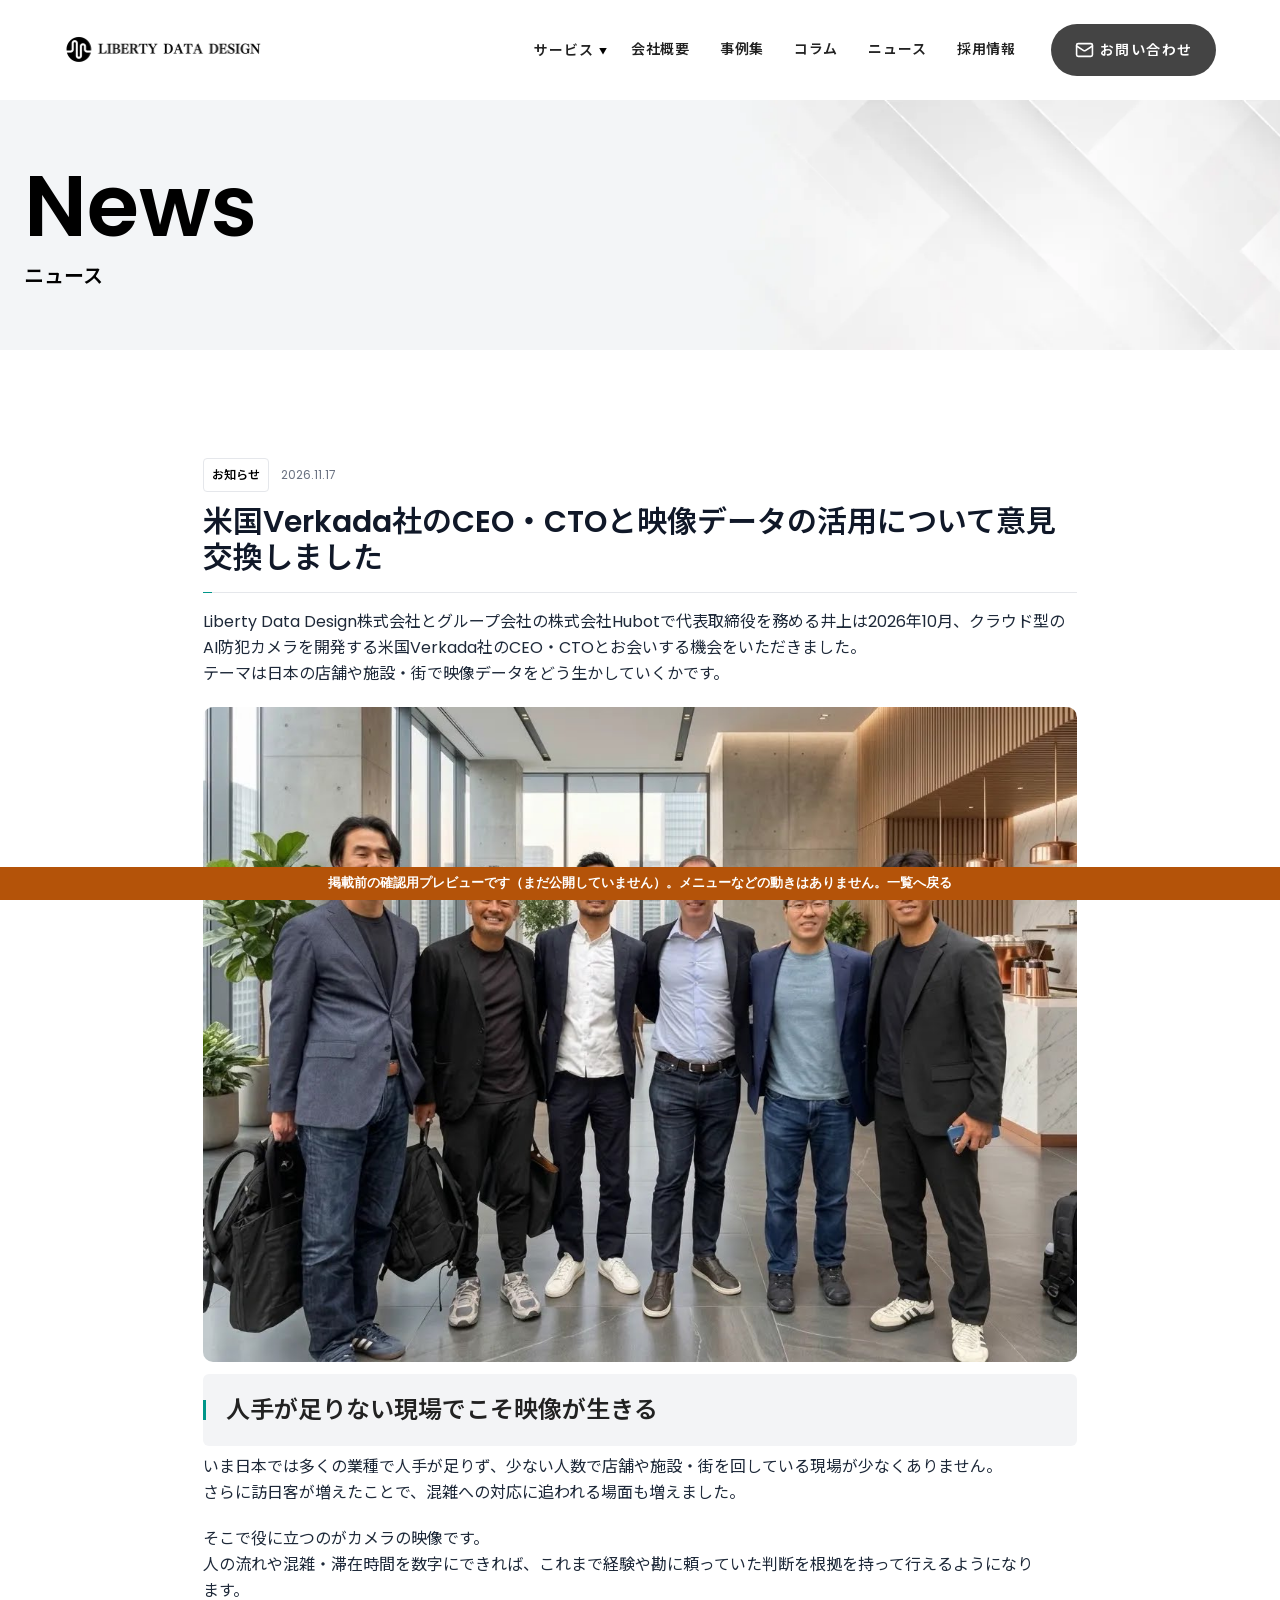
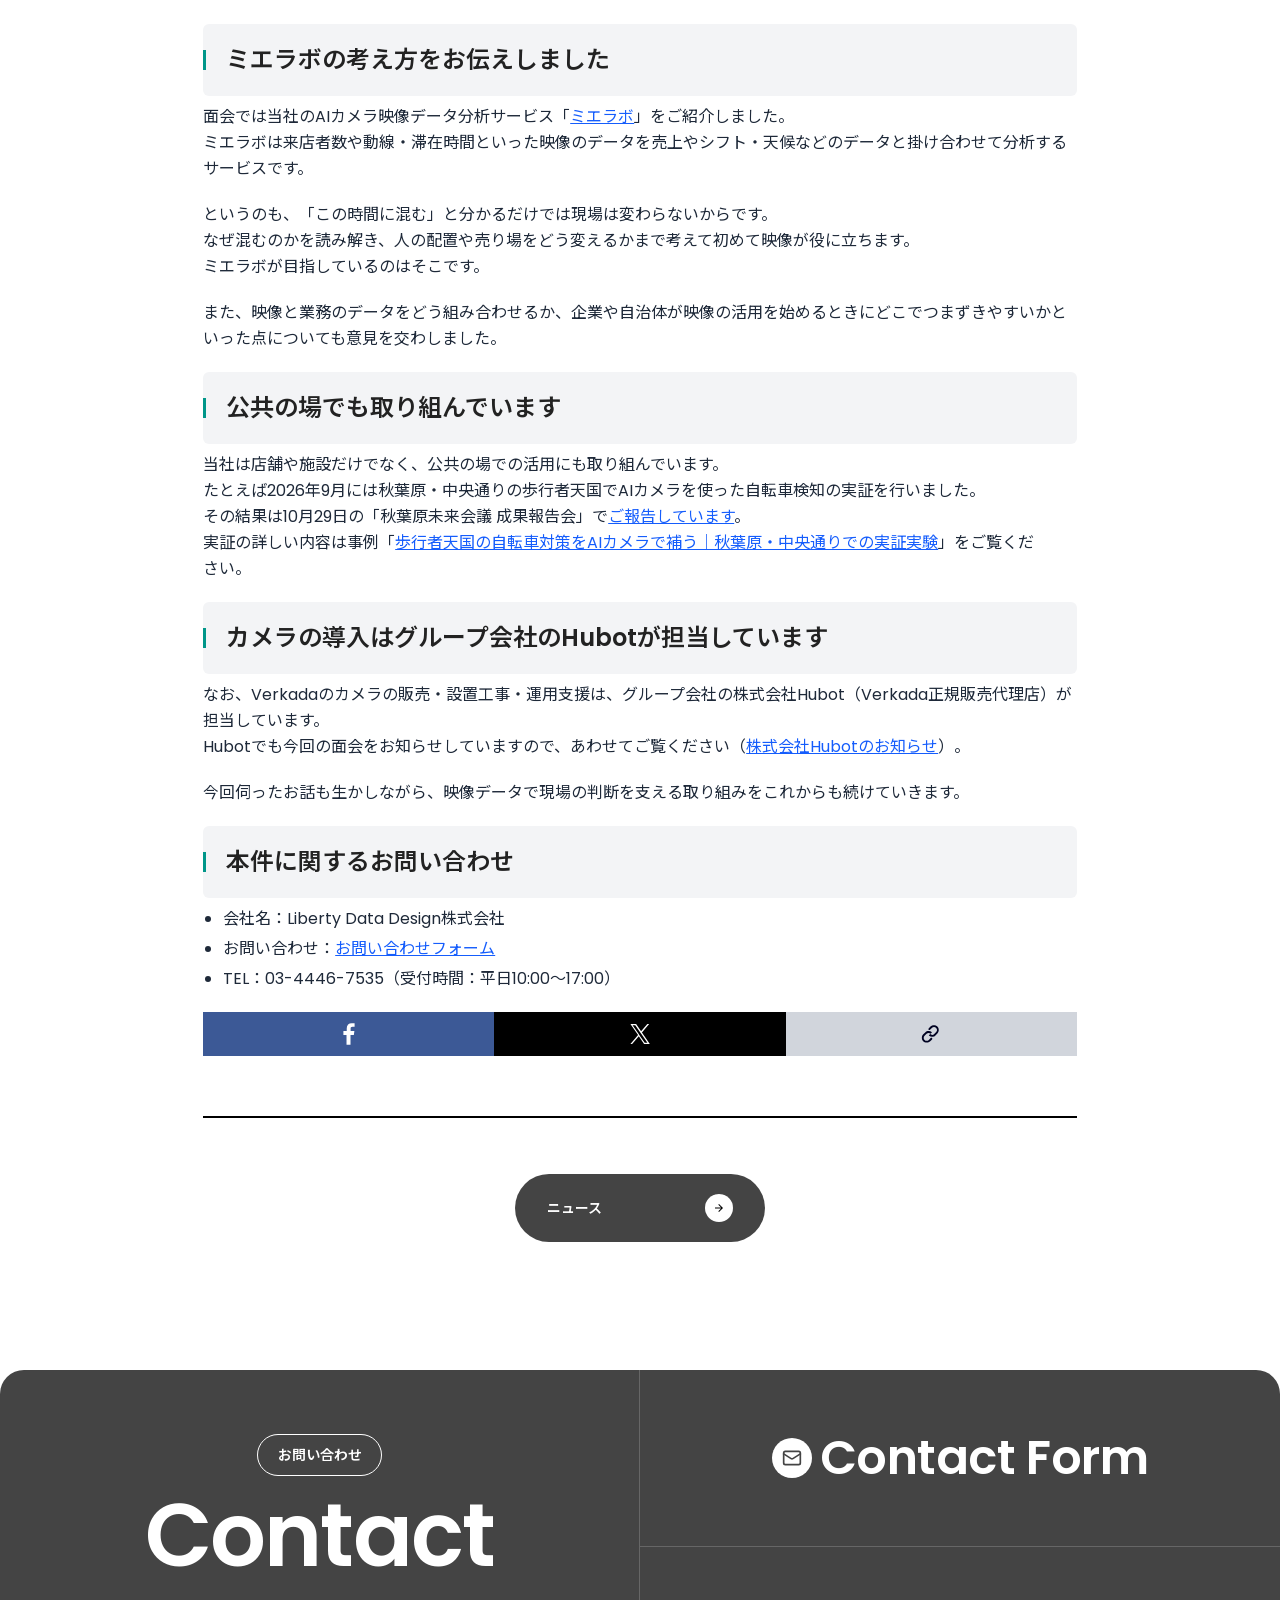
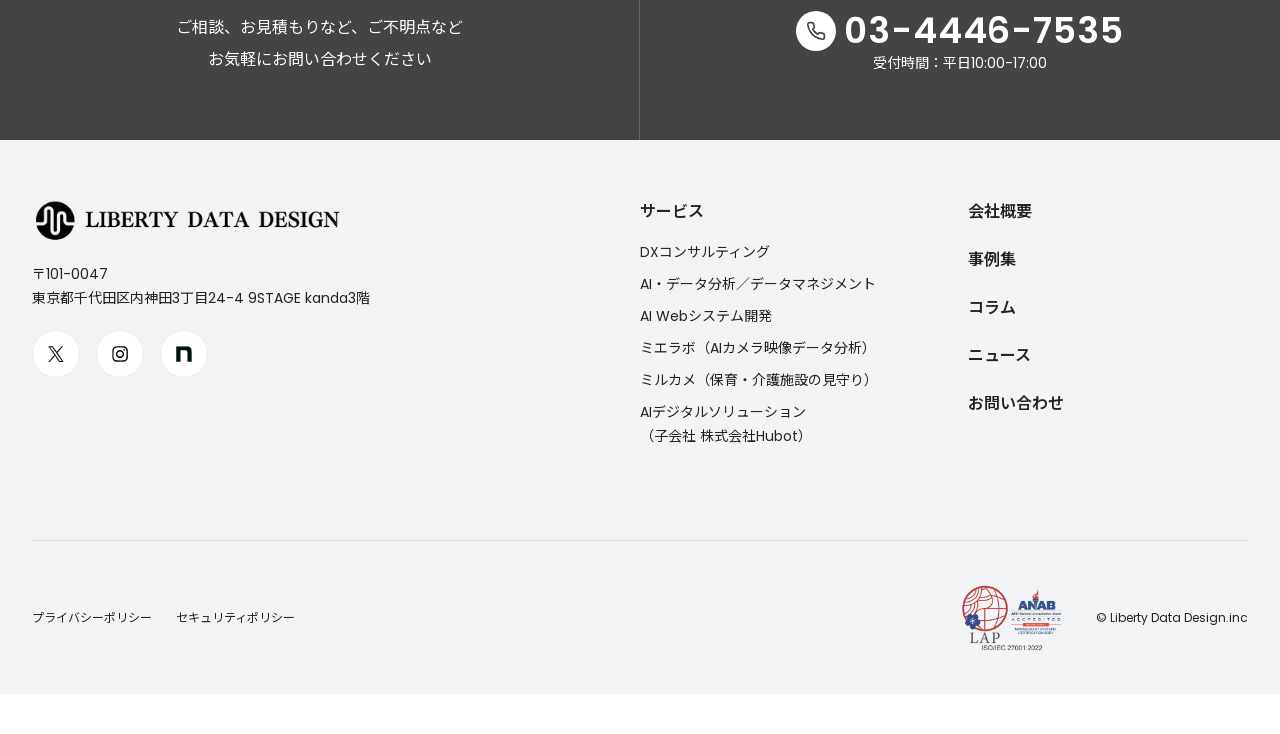
==== ldd/news/index.html @ 3ddd7627 "Verkada 経営陣との面会のニュース2本（LDD 2040・Hubot 1006）のプレビュー Co-Authored-By: Claude Opus 5.5 <noreply@anthropic" ====
<!DOCTYPE html>
<html lang="ja"><head><meta content="noindex, nofollow, noarchive" name="robots"/><meta charset="utf-8"/><meta content="width=device-width, initial-scale=1" name="viewport"/><link data-precedence="next_static/css/app/layout.css" href="../../assets/css/48ce2a3d54.css" rel="stylesheet"/><link href="../../assets/img/b3c73cccef.ico" rel="shortcut icon"/><title>米国Verkada社のCEO・CTOと映像データの活用について意見交換しました - ニュース【Liberty Data Design】</title><meta content="Liberty Data Design代表取締役の井上が米国Verkada社のCEO・CTOとお会いし、日本での映像データの活用について意見を交わしました。AIカメラ映像データ分析サービス「ミエラボ」の取り組みとあわせてご紹介します。" name="description"/><meta content="summary_large_image" name="twitter:card"/><meta content="米国Verkada社のCEO・CTOと映像データの活用について意見交換しました - ニュース【Liberty Data Design】" name="twitter:title"/><meta content="Liberty Data Design代表取締役の井上が米国Verkada社のCEO・CTOとお会いし、日本での映像データの活用について意見を交わしました。AIカメラ映像データ分析サービス「ミエラボ」の取り組みとあわせてご紹介します。" name="twitter:description"/><meta content="https://ldd.co.jp/ogp.png" name="twitter:image"/><link href="../../assets/img/b3c73cccef.ico" rel="icon" sizes="256x256" type="image/x-icon"/><style>body{padding-bottom:40px}.preview-band{position:fixed;left:0;right:0;bottom:0;z-index:9999;background:#b45309;color:#fff;font:600 13px/1.6 sans-serif;text-align:center;padding:6px 12px}.preview-band a{color:#fff}</style></head><body class="__variable_fb7dd0 __variable_ed254d"><div class="preview-band">掲載前の確認用プレビューです（まだ公開していません）。メニューなどの動きはありません。<a href="../../">一覧へ戻る</a></div><div id="wrapper"><header class="sticky top-0 z-50 w-full h-[70px] lg:h-[100px] flex items-center justify-between bg-white/97"><div class="container-fluid flex h-full w-full items-center justify-between"><div class="h-full w-full flex items-center"><a class="flex items-center" href="https://ldd.co.jp/" rel="home" title="Liberty Data Design株式会社"><img alt="AIによる映像解析・防犯カメラデータ分析・AI導入支援【Liberty Data Design】" class="h-auto w-[230px] lg:w-[290px] pl-4 lg:pl-8" data-nimg="1" decoding="async" height="36" src="../../assets/img/75c3fa84db.png" style="color:transparent" width="290"/></a></div><nav class="hidden lg:flex items-center justify-end h-full"><ul class="flex items-center space-x-6 w-full justify-end"><li class="relative inline-flex flex-row min-w-[80px] cursor-pointer text-center tracking-wider"><a class="relative inline-block py-1 group w-full" href="https://ldd.co.jp/service/"><div class="relative overflow-hidden h-5"><span class="absolute inset-0 text-sm font-semibold transition-transform duration-300 translate-y-0 text-[#222222]">サービス</span><span class="absolute inset-0 text-sm font-semibold transition-transform duration-300 translate-y-full text-[#222222]">サービス</span></div><span class="absolute bottom-1 left-0 w-0 h-[1px] bg-[#b4b4b4] transition-all duration-400"></span></a><button aria-controls="nav-services" aria-expanded="false" aria-label="サービス一覧を開く" class="absolute bottom-0.5 -right-2.5 p-1.5 text-[0.5rem] leading-none rounded focus-visible:outline-2 focus-visible:outline-[#222222]" type="button"><span aria-hidden="true">▼</span></button><ul class="absolute top-full left-1/2 -translate-x-1/2 bg-white p-2.5 space-y-2.5 text-left shadow-md rounded-md w-[330px] z-10 text-sm font-semibold text-[#222222]" hidden="" id="nav-services"><li class="bg-[#f2f4f5] rounded-md hover:bg-[#e3e8eb] duration-300"><a class="block py-4 px-5" href="https://ldd.co.jp/service/consulting/"><span>DXコンサルティング</span></a></li><li class="bg-[#f2f4f5] rounded-md hover:bg-[#e3e8eb] duration-300"><a class="block py-4 px-5" href="https://ldd.co.jp/service/data/"><span>AI・データ分析<span class="whitespace-nowrap">／データマネジメント</span></span></a></li><li class="bg-[#f2f4f5] rounded-md hover:bg-[#e3e8eb] duration-300"><a class="block py-4 px-5" href="https://ldd.co.jp/service/generative-ai/"><span>AI Webシステム開発</span></a></li><li class="bg-[#f2f4f5] rounded-md hover:bg-[#e3e8eb] duration-300"><a class="block py-4 px-5" href="https://ldd.co.jp/service/mie-lab/"><span>ミエラボ<span class="whitespace-nowrap">（AIカメラ映像データ分析）</span></span></a></li><li class="bg-[#f2f4f5] rounded-md hover:bg-[#e3e8eb] duration-300"><a class="block py-4 px-5" href="https://ldd.co.jp/service/mirucame/"><span>ミルカメ<span class="whitespace-nowrap">（保育・介護施設の見守り）</span></span></a></li><li class="bg-[#f2f4f5] rounded-md hover:bg-[#e3e8eb] duration-300"><a class="block py-4 px-5" href="https://hubot-ai.com/#service-01" rel="noopener noreferrer" target="_blank"><span>AIデジタルソリューション<span class="inline-block whitespace-nowrap">（子会社 株式会社Hubot）</span></span></a></li></ul></li><li class="relative min-w-[65px] text-center tracking-wider"><a class="relative inline-block py-1 group w-full" href="https://ldd.co.jp/company/"><div class="relative overflow-hidden h-5"><span class="absolute inset-0 text-sm font-semibold transition-transform duration-300 translate-y-0 text-[#222222]">会社概要</span><span class="absolute inset-0 text-sm font-semibold transition-transform duration-300 translate-y-full text-[#222222]">会社概要</span></div><span class="absolute bottom-1 left-0 w-0 h-[1px] bg-[#b4b4b4] transition-all duration-400"></span></a></li><li class="relative min-w-[50px] text-center tracking-wider"><a class="relative inline-block py-1 group w-full" href="https://ldd.co.jp/case/"><div class="relative overflow-hidden h-5"><span class="absolute inset-0 text-sm font-semibold transition-transform duration-300 translate-y-0 text-[#222222]">事例集</span><span class="absolute inset-0 text-sm font-semibold transition-transform duration-300 translate-y-full text-[#222222]">事例集</span></div><span class="absolute bottom-1 left-0 w-0 h-[1px] bg-[#b4b4b4] transition-all duration-400"></span></a></li><li class="relative min-w-[50px] text-center tracking-wider"><a class="relative inline-block py-1 group w-full" href="https://ldd.co.jp/column/"><div class="relative overflow-hidden h-5"><span class="absolute inset-0 text-sm font-semibold transition-transform duration-300 translate-y-0 text-[#222222]">コラム</span><span class="absolute inset-0 text-sm font-semibold transition-transform duration-300 translate-y-full text-[#222222]">コラム</span></div><span class="absolute bottom-1 left-0 w-0 h-[1px] bg-[#b4b4b4] transition-all duration-400"></span></a></li><li class="relative min-w-[65px] text-center tracking-wider"><a class="relative inline-block py-1 group w-full" href="https://ldd.co.jp/news/"><div class="relative overflow-hidden h-5"><span class="absolute inset-0 text-sm font-semibold transition-transform duration-300 translate-y-0 text-[#222222]">ニュース</span><span class="absolute inset-0 text-sm font-semibold transition-transform duration-300 translate-y-full text-[#222222]">ニュース</span></div><span class="absolute bottom-1 left-0 w-0 h-[1px] bg-[#b4b4b4] transition-all duration-400"></span></a></li><li class="relative min-w-[65px] text-center tracking-wider"><a class="relative inline-block py-1 group w-full" href="https://ldd.co.jp/recruit/"><div class="relative overflow-hidden h-5"><span class="absolute inset-0 text-sm font-semibold transition-transform duration-300 translate-y-0 text-[#222222]">採用情報</span><span class="absolute inset-0 text-sm font-semibold transition-transform duration-300 translate-y-full text-[#222222]">採用情報</span></div><span class="absolute bottom-1 left-0 w-0 h-[1px] bg-[#b4b4b4] transition-all duration-400"></span></a></li><li class="relative ml-2 pr-8"><a class="inline-flex items-center rounded-full h-full min-w-[165px] py-3.5 pl-6 pr-5 transition-colors duration-400 bg-[#444444] text-white text-sm font-semibold" href="https://ldd.co.jp/contact/"><svg class="lucide lucide-mail mr-1.5 h-6 w-6" fill="none" height="24" stroke="currentColor" stroke-linecap="round" stroke-linejoin="round" stroke-width="2" viewbox="0 0 24 24" width="24" xmlns="http://www.w3.org/2000/svg"><rect height="16" rx="2" width="20" x="2" y="4"></rect><path d="m22 7-8.97 5.7a1.94 1.94 0 0 1-2.06 0L2 7"></path></svg><div class="relative overflow-hidden h-5 w-full tracking-widest"><span class="absolute inset-0 transition-transform duration-300 translate-y-0">お問い合わせ</span><span class="absolute inset-0 transition-transform duration-300 translate-y-full">お問い合わせ</span></div></a></li></ul></nav><div class="lg:hidden flex pr-2"><button aria-label="メニュー" class="flex items-center justify-center w-12 h-12 rounded-xl bg-[#222222] text-white"><svg class="lucide lucide-menu h-6 w-6" fill="none" height="24" stroke="currentColor" stroke-linecap="round" stroke-linejoin="round" stroke-width="2" viewbox="0 0 24 24" width="24" xmlns="http://www.w3.org/2000/svg"><line x1="4" x2="20" y1="12" y2="12"></line><line x1="4" x2="20" y1="6" y2="6"></line><line x1="4" x2="20" y1="18" y2="18"></line></svg></button></div></div></header><section class="relative py-15 md:py-25 mb-6 md:mb-11 rounded-b-lg"><img alt="" class="absolute inset-0 w-full h-full md:hidden z-10" data-nimg="fill" decoding="async" src="../../assets/img/3b34a70865.webp" style="position:absolute;height:100%;width:100%;left:0;top:0;right:0;bottom:0;object-fit:cover;color:transparent"/><img alt="" class="absolute inset-0 w-full h-full hidden md:block z-10" data-nimg="fill" decoding="async" src="../../assets/img/bfe863df16.webp" style="position:absolute;height:100%;width:100%;left:0;top:0;right:0;bottom:0;object-fit:cover;color:transparent"/><div class="container mx-auto px-6 relative z-10"><div class="text-4xl md:text-[85px] font-semibold mb-2">News</div><p class="text-black font-semibold text-lg md:text-xl">ニュース</p></div></section><main class="px-4 md:py-16"><article class="w-[96%] lg:w-[70%] mx-auto"><div class="flex items-center mb-3"><span class="inline-block bg-white text-black p-2 rounded text-xs font-semibold mr-3 border border-gray-200">お知らせ</span><time class="text-xs text-gray-500" datetime="2026-11-17">2026.11.17</time></div><h1 class="text-2xl md:text-3xl font-semibold text-gray-900 mb-4">米国Verkada社のCEO・CTOと映像データの活用について意見交換しました</h1><div class="flex items-center m-auto mb-4"><div class="w-[1%] bg-teal-600 h-[1px]"></div><div class="w-[99%] bg-gray-200 h-[1px]"></div></div><div class="text-gray-800 leading-relaxed"><p class="mb-5">Liberty Data Design株式会社とグループ会社の株式会社Hubotで代表取締役を務める井上は2026年10月、クラウド型のAI防犯カメラを開発する米国Verkada社のCEO・CTOとお会いする機会をいただきました。<br/>
テーマは日本の店舗や施設・街で映像データをどう生かしていくかです。</p>
<div class="w-full mx-auto rounded-lg overflow-hidden"><img alt="米国Verkada社のCEO・CTOと当社代表取締役の井上を含む集合写真" class="w-full h-auto" src="../../assets/img/d5e5d77a74.jpg"/></div>
<h2 class="flex items-center text-2xl font-semibold mt-3 mb-2 py-5 bg-gray-100 rounded-sm"><div class="h-5 w-[3px] bg-teal-600"></div><div class="ml-5">人手が足りない現場でこそ映像が生きる</div></h2>
<p class="mb-5">いま日本では多くの業種で人手が足りず、少ない人数で店舗や施設・街を回している現場が少なくありません。<br/>
さらに訪日客が増えたことで、混雑への対応に追われる場面も増えました。</p>
<p class="mb-5">そこで役に立つのがカメラの映像です。<br/>
人の流れや混雑・滞在時間を数字にできれば、これまで経験や勘に頼っていた判断を根拠を持って行えるようになります。</p>
<h2 class="flex items-center text-2xl font-semibold mt-3 mb-2 py-5 bg-gray-100 rounded-sm"><div class="h-5 w-[3px] bg-teal-600"></div><div class="ml-5">ミエラボの考え方をお伝えしました</div></h2>
<p class="mb-5">面会では当社のAIカメラ映像データ分析サービス「<a class="text-blue-600 underline hover:text-blue-800" href="https://ldd.co.jp/service/mie-lab/" rel="noopener noreferrer" target="_blank">ミエラボ</a>」をご紹介しました。<br/>
ミエラボは来店者数や動線・滞在時間といった映像のデータを売上やシフト・天候などのデータと掛け合わせて分析するサービスです。</p>
<p class="mb-5">というのも、「この時間に混む」と分かるだけでは現場は変わらないからです。<br/>
なぜ混むのかを読み解き、人の配置や売り場をどう変えるかまで考えて初めて映像が役に立ちます。<br/>
ミエラボが目指しているのはそこです。</p>
<p class="mb-5">また、映像と業務のデータをどう組み合わせるか、企業や自治体が映像の活用を始めるときにどこでつまずきやすいかといった点についても意見を交わしました。</p>
<h2 class="flex items-center text-2xl font-semibold mt-3 mb-2 py-5 bg-gray-100 rounded-sm"><div class="h-5 w-[3px] bg-teal-600"></div><div class="ml-5">公共の場でも取り組んでいます</div></h2>
<p class="mb-5">当社は店舗や施設だけでなく、公共の場での活用にも取り組んでいます。<br/>
たとえば2026年9月には秋葉原・中央通りの歩行者天国でAIカメラを使った自転車検知の実証を行いました。<br/>
その結果は10月29日の「秋葉原未来会議 成果報告会」で<a class="text-blue-600 underline hover:text-blue-800" href="https://ldd.co.jp/news/2039/" rel="noopener noreferrer" target="_blank">ご報告しています</a>。<br/>
実証の詳しい内容は事例「<a class="text-blue-600 underline hover:text-blue-800" href="https://ldd.co.jp/case/1817/" rel="noopener noreferrer" target="_blank">歩行者天国の自転車対策をAIカメラで補う｜秋葉原・中央通りでの実証実験</a>」をご覧ください。</p>
<h2 class="flex items-center text-2xl font-semibold mt-3 mb-2 py-5 bg-gray-100 rounded-sm"><div class="h-5 w-[3px] bg-teal-600"></div><div class="ml-5">カメラの導入はグループ会社のHubotが担当しています</div></h2>
<p class="mb-5">なお、Verkadaのカメラの販売・設置工事・運用支援は、グループ会社の株式会社Hubot（Verkada正規販売代理店）が担当しています。<br/>
Hubotでも今回の面会をお知らせしていますので、あわせてご覧ください（<a class="text-blue-600 underline hover:text-blue-800" href="../../hubot/news/" rel="noopener noreferrer">株式会社Hubotのお知らせ</a>）。</p>
<p class="mb-5">今回伺ったお話も生かしながら、映像データで現場の判断を支える取り組みをこれからも続けていきます。</p>
<h2 class="flex items-center text-2xl font-semibold mt-3 mb-2 py-5 bg-gray-100 rounded-sm"><div class="h-5 w-[3px] bg-teal-600"></div><div class="ml-5">本件に関するお問い合わせ</div></h2>
<ul class="list-disc list-outside mb-5 pl-5 space-y-1">
<li class="mb-1">会社名：Liberty Data Design株式会社</li>
<li class="mb-1">お問い合わせ：<a class="text-blue-600 underline hover:text-blue-800" href="https://ldd.co.jp/contact/" rel="noopener noreferrer" target="_blank">お問い合わせフォーム</a></li>
<li class="mb-1">TEL：03-4446-7535（受付時間：平日10:00〜17:00）</li>
</ul></div><div class="flex items-center border-b-[2px] border-b-black pb-[60px] mb-14"><a class="flex-1 bg-[#3c5996] p-2 hover:opacity-50 duration-300 flex justify-center items-center" href="https://www.facebook.com/sharer/sharer.php?u=" rel="noopener noreferrer" target="_blank"><img alt="facebook icon" class="w-7 block" src="../../assets/img/36d5ed676a.svg"/></a><a class="flex-1 bg-black p-2 hover:opacity-50 duration-300 flex justify-center items-center" href="https://twitter.com/intent/tweet?url=" rel="noopener noreferrer" target="_blank"><img alt="x icon" class="w-7 block" src="../../assets/img/211cfe4242.svg"/></a><button aria-label="Copy link" class="flex-1 bg-[#d1d5dc] p-2 hover:opacity-50 duration-300 flex justify-center items-center relative cursor-pointer"><img alt="link icon" class="w-7 block" src="../../assets/img/0810476fec.svg"/></button></div><a class="w-[250px] rounded-full bg-[#444444] py-5 px-8 text-sm font-semibold flex justify-between items-center mx-auto mt-8 group hover:bg-[#333] duration-300 mb-16" href="https://ldd.co.jp/news/"><div class="relative text-black overflow-hidden h-5 flex-grow"><div class="absolute text-white w-full h-full flex items-center transform translate-y-0 opacity-100 group-hover:-translate-y-full group-hover:opacity-0 transition-all duration-300 whitespace-nowrap">ニュース</div><div class="absolute text-white w-full h-full flex items-center transform translate-y-full opacity-0 group-hover:translate-y-0 group-hover:opacity-100 transition-all duration-300 whitespace-nowrap">ニュース</div></div><div class="relative rounded-full bg-white text-black w-7 aspect-square grid items-center justify-center overflow-hidden"><style data-emotion="css flv48o-MuiSvgIcon-root">.css-flv48o-MuiSvgIcon-root{-webkit-user-select:none;-moz-user-select:none;-ms-user-select:none;user-select:none;width:1em;height:1em;display:inline-block;-webkit-flex-shrink:0;-ms-flex-negative:0;flex-shrink:0;-webkit-transition:fill 200ms cubic-bezier(0.4, 0, 0.2, 1) 0ms;transition:fill 200ms cubic-bezier(0.4, 0, 0.2, 1) 0ms;fill:currentColor;font-size:1.5rem;font-size:12px;font-weight:900;}</style><svg aria-hidden="true" class="MuiSvgIcon-root MuiSvgIcon-fontSizeMedium group-hover:opacity-0 duration-300 transition-opacity css-flv48o-MuiSvgIcon-root" data-testid="ArrowForwardIcon" focusable="false" viewbox="0 0 24 24"><path d="m12 4-1.41 1.41L16.17 11H4v2h12.17l-5.58 5.59L12 20l8-8z"></path></svg><div class="w-0 aspect-square bg-black rounded-full group-hover:w-[30%] absolute top-1/2 left-1/2 transform -translate-x-1/2 -translate-y-1/2 duration-300 transition-all"></div></div></a></article></main><!--$--><!--/$--><!--$--><!--/$--><footer class="jsx-f88c97768ed89500 bg-white" id="footer"><div class="jsx-f88c97768ed89500 bg-[#444] text-white rounded-t-3xl overflow-hidden relative"><div class="jsx-f88c97768ed89500 flex flex-col items-center justify-center text-center pt-10 pb-6 md:py-0 md:hidden"><div class="jsx-f88c97768ed89500"><div class="jsx-f88c97768ed89500 mb-4"><p class="jsx-f88c97768ed89500 inline-block border border-white rounded-full text-xs font-semibold leading-none pt-1.5 pb-1 md:py-2 px-2 md:px-3 mb-2.5 md:mb-2"><span class="jsx-f88c97768ed89500">お問い合わせ</span></p><p class="jsx-f88c97768ed89500 text-5xl font-semibold leading-none tracking-[-0.02em]"><span class="jsx-f88c97768ed89500">Contact</span></p></div><p class="jsx-f88c97768ed89500 text-sm leading-relaxed">ご相談、お見積もりなど、ご不明点など<br class="jsx-f88c97768ed89500"/>お気軽にお問い合わせください</p></div></div><div class="jsx-f88c97768ed89500 hidden md:flex"><div class="jsx-f88c97768ed89500 w-1/2 flex flex-wrap items-center justify-center text-center border-r border-[#666] py-16"><div class="jsx-f88c97768ed89500"><div class="jsx-f88c97768ed89500 mb-8"><p class="jsx-f88c97768ed89500 inline-block border border-white rounded-full text-sm font-semibold leading-none py-[.8rem] px-[1.2rem] mb-4"><span class="jsx-f88c97768ed89500">お問い合わせ</span></p><p class="jsx-f88c97768ed89500 text-[88px] font-semibold leading-none tracking-[-0.02em]"><span class="jsx-f88c97768ed89500">Contact</span></p></div><p class="jsx-f88c97768ed89500 text-base leading-loose">ご相談、お見積もりなど、ご不明点など<br class="jsx-f88c97768ed89500"/>お気軽にお問い合わせください</p></div></div><div class="jsx-f88c97768ed89500 w-1/2"><ul class="jsx-f88c97768ed89500"><li class="jsx-f88c97768ed89500 border-b border-[#666]"><a class="py-16 block text-center leading-tight hover:bg-[#888] transition-colors duration-300" href="https://ldd.co.jp/contact/"><div class="jsx-f88c97768ed89500 flex items-center justify-center"><div class="jsx-f88c97768ed89500 w-10 h-10 rounded-full bg-white flex items-center justify-center mr-2"><svg class="lucide lucide-mail h-5 w-5 text-[#444]" fill="none" height="24" stroke="currentColor" stroke-linecap="round" stroke-linejoin="round" stroke-width="2" viewbox="0 0 24 24" width="24" xmlns="http://www.w3.org/2000/svg"><rect height="16" rx="2" width="20" x="2" y="4"></rect><path d="m22 7-8.97 5.7a1.94 1.94 0 0 1-2.06 0L2 7"></path></svg></div><span class="jsx-f88c97768ed89500 text-5xl font-semibold tracking-[-0.01em]">Contact Form</span></div></a></li><li class="jsx-f88c97768ed89500"><div class="jsx-f88c97768ed89500 py-16 block text-center leading-tight"><div class="jsx-f88c97768ed89500 flex flex-col items-center justify-center"><div class="jsx-f88c97768ed89500 flex flex-row items-center justify-center"><div class="jsx-f88c97768ed89500 w-10 h-10 rounded-full bg-white flex items-center justify-center mr-2"><svg class="lucide lucide-phone h-5 w-5 text-[#444]" fill="none" height="24" stroke="currentColor" stroke-linecap="round" stroke-linejoin="round" stroke-width="2" viewbox="0 0 24 24" width="24" xmlns="http://www.w3.org/2000/svg"><path d="M22 16.92v3a2 2 0 0 1-2.18 2 19.79 19.79 0 0 1-8.63-3.07 19.5 19.5 0 0 1-6-6 19.79 19.79 0 0 1-3.07-8.67A2 2 0 0 1 4.11 2h3a2 2 0 0 1 2 1.72 12.84 12.84 0 0 0 .7 2.81 2 2 0 0 1-.45 2.11L8.09 9.91a16 16 0 0 0 6 6l1.27-1.27a2 2 0 0 1 2.11-.45 12.84 12.84 0 0 0 2.81.7A2 2 0 0 1 22 16.92z"></path></svg></div><div class="jsx-f88c97768ed89500 flex flex-col items-start"><span class="jsx-f88c97768ed89500 text-4xl font-semibold tracking-wide">03-4446-7535</span></div></div><span class="jsx-f88c97768ed89500 text-sm leading-tight mt-1">受付時間：平日10:00-17:00</span></div></div></li></ul></div></div><div class="jsx-f88c97768ed89500 md:hidden px-5 pb-10 space-y-3"><a class="flex items-center justify-center border border-[#666] bg-[#555] hover:bg-[#888] transition-colors duration-300 rounded-lg py-6 px-4" href="https://ldd.co.jp/contact/"><div class="jsx-f88c97768ed89500 w-6 h-6 rounded-full bg-white flex items-center justify-center mr-2"><svg class="lucide lucide-mail h-3.5 w-3.5 text-[#444]" fill="none" height="24" stroke="currentColor" stroke-linecap="round" stroke-linejoin="round" stroke-width="2" viewbox="0 0 24 24" width="24" xmlns="http://www.w3.org/2000/svg"><rect height="16" rx="2" width="20" x="2" y="4"></rect><path d="m22 7-8.97 5.7a1.94 1.94 0 0 1-2.06 0L2 7"></path></svg></div><span class="jsx-f88c97768ed89500 text-2xl font-semibold">Contact Form</span></a><a class="flex flex-col items-center justify-center border border-[#666] bg-[#555] hover:bg-[#888] transition-colors duration-300 rounded-lg py-4 px-4" href="tel:03-4446-7535"><div class="jsx-f88c97768ed89500 flex items-center justify-center"><div class="jsx-f88c97768ed89500 w-6 h-6 rounded-full bg-white flex items-center justify-center mr-2"><svg class="lucide lucide-phone h-3.5 w-3.5 text-[#444]" fill="none" height="24" stroke="currentColor" stroke-linecap="round" stroke-linejoin="round" stroke-width="2" viewbox="0 0 24 24" width="24" xmlns="http://www.w3.org/2000/svg"><path d="M22 16.92v3a2 2 0 0 1-2.18 2 19.79 19.79 0 0 1-8.63-3.07 19.5 19.5 0 0 1-6-6 19.79 19.79 0 0 1-3.07-8.67A2 2 0 0 1 4.11 2h3a2 2 0 0 1 2 1.72 12.84 12.84 0 0 0 .7 2.81 2 2 0 0 1-.45 2.11L8.09 9.91a16 16 0 0 0 6 6l1.27-1.27a2 2 0 0 1 2.11-.45 12.84 12.84 0 0 0 2.81.7A2 2 0 0 1 22 16.92z"></path></svg></div><span class="jsx-f88c97768ed89500 text-xl font-semibold">03-4446-7535</span></div><span class="jsx-f88c97768ed89500 text-[10px] mt-1">受付時間：平日10:00-17:00</span></a></div></div><div class="jsx-f88c97768ed89500 bg-[#F2F4F5]"><div class="jsx-f88c97768ed89500 max-w-7xl mx-auto px-4 sm:px-6 lg:px-8"><div class="jsx-f88c97768ed89500 py-15 md:py-24"><div class="jsx-f88c97768ed89500 flex flex-wrap justify-between items-start"><div class="jsx-f88c97768ed89500 w-full md:w-2/5 text-center md:text-left"><p class="jsx-f88c97768ed89500 max-w-[310px] mb-5 md:mb-[20px] mx-auto md:mx-0"><a href="https://ldd.co.jp/" rel="home" title="Liberty Data Design株式会社"><img alt="Liberty Data Design株式会社" class="w-[280px] h-full md:w-[310px]" data-nimg="1" decoding="async" height="44" src="../../assets/img/75c3fa84db.png" style="color:transparent" width="310"/></a></p><p class="jsx-f88c97768ed89500 text-xs md:text-sm text-[#222222] leading-[1.66]">〒101-0047<br class="jsx-f88c97768ed89500"/>東京都千代田区内神田3丁目24-4 <br class="jsx-f88c97768ed89500 md:hidden"/>9STAGE kanda3階</p><ol class="jsx-f88c97768ed89500 flex flex-wrap gap-2 md:gap-4 mt-5 justify-center md:justify-start"><li class="jsx-f88c97768ed89500"><a class="w-[3rem] h-[3rem] rounded-full bg-white border border-[#EAEAEA] flex items-center justify-center hover:border-[#999] transition-colors duration-300" href="https://x.com/LDDcommunities" rel="noopener noreferrer" target="_blank"><img alt="X(旧Twitter)" class="w-[18px] h-[18px]" data-nimg="1" decoding="async" height="18" src="../../assets/img/186e84dde6.svg" style="color:transparent" width="18"/></a></li><li class="jsx-f88c97768ed89500"><a class="w-[3rem] h-[3rem] rounded-full bg-white border border-[#EAEAEA] flex items-center justify-center hover:border-[#999] transition-colors duration-300" href="https://www.instagram.com/lddcommunity/" rel="noopener noreferrer" target="_blank"><img alt="instagram" class="w-[18px] h-[18px]" data-nimg="1" decoding="async" height="18" src="../../assets/img/a3ece28ca7.svg" style="color:transparent" width="18"/></a></li><li class="jsx-f88c97768ed89500"><a class="w-[3rem] h-[3rem] rounded-full bg-white border border-[#EAEAEA] flex items-center justify-center hover:border-[#999] transition-colors duration-300" href="https://note.com/ldd_notes" rel="noopener noreferrer" target="_blank"><img alt="note" class="w-[18px] h-[18px]" data-nimg="1" decoding="async" height="18" src="../../assets/img/e7b0415879.svg" style="color:transparent" width="18"/></a></li></ol></div><nav class="jsx-f88c97768ed89500 hidden md:block md:w-1/2"><div class="jsx-f88c97768ed89500 grid grid-cols-2 gap-x-12 gap-y-8"><ul class="jsx-f88c97768ed89500"><li class="jsx-f88c97768ed89500 mb-8"><a class="footer-nav-link text-base text-[#222222] font-semibold leading-none" href="https://ldd.co.jp/service/"><span class="jsx-f88c97768ed89500">サービス</span></a><ul class="jsx-f88c97768ed89500 mt-4"><li class="jsx-f88c97768ed89500"><a class="footer-nav-child-link text-sm text-[#222222]" href="https://ldd.co.jp/service/consulting/"><span class="jsx-f88c97768ed89500">DXコンサルティング</span></a></li><li class="jsx-f88c97768ed89500 mt-2"><a class="footer-nav-child-link text-sm text-[#222222]" href="https://ldd.co.jp/service/data/"><span class="jsx-f88c97768ed89500">AI・データ分析<span class="whitespace-nowrap">／データマネジメント</span></span></a></li><li class="jsx-f88c97768ed89500 mt-2"><a class="footer-nav-child-link text-sm text-[#222222]" href="https://ldd.co.jp/service/generative-ai/"><span class="jsx-f88c97768ed89500">AI Webシステム開発</span></a></li><li class="jsx-f88c97768ed89500 mt-2"><a class="footer-nav-child-link text-sm text-[#222222]" href="https://ldd.co.jp/service/mie-lab/"><span class="jsx-f88c97768ed89500">ミエラボ<span class="whitespace-nowrap">（AIカメラ映像データ分析）</span></span></a></li><li class="jsx-f88c97768ed89500 mt-2"><a class="footer-nav-child-link text-sm text-[#222222]" href="https://ldd.co.jp/service/mirucame/"><span class="jsx-f88c97768ed89500">ミルカメ<span class="whitespace-nowrap">（保育・介護施設の見守り）</span></span></a></li><li class="jsx-f88c97768ed89500 mt-2"><a class="footer-nav-child-link text-sm text-[#222222]" href="https://hubot-ai.com/#service-01" rel="noopener noreferrer" target="_blank"><span class="jsx-f88c97768ed89500">AIデジタルソリューション<span class="inline-block whitespace-nowrap">（子会社 株式会社Hubot）</span></span></a></li></ul></li></ul><ul class="jsx-f88c97768ed89500 space-y-6"><li class="jsx-f88c97768ed89500"><a class="footer-nav-link text-base text-[#222222] font-semibold leading-none" href="https://ldd.co.jp/company/"><span class="jsx-f88c97768ed89500">会社概要</span></a></li><li class="jsx-f88c97768ed89500"><a class="footer-nav-link text-base text-[#222222] font-semibold leading-none" href="https://ldd.co.jp/case/"><span class="jsx-f88c97768ed89500">事例集</span></a></li><li class="jsx-f88c97768ed89500"><a class="footer-nav-link text-base text-[#222222] font-semibold leading-none" href="https://ldd.co.jp/column/"><span class="jsx-f88c97768ed89500">コラム</span></a></li><li class="jsx-f88c97768ed89500"><a class="footer-nav-link text-base text-[#222222] font-semibold leading-none" href="https://ldd.co.jp/news/"><span class="jsx-f88c97768ed89500">ニュース</span></a></li><li class="jsx-f88c97768ed89500"><a class="footer-nav-link text-base text-[#222222] font-semibold leading-none" href="https://ldd.co.jp/contact/"><span class="jsx-f88c97768ed89500">お問い合わせ</span></a></li></ul></div></nav></div></div><div class="jsx-f88c97768ed89500 border-t border-[#DEDEDE] flex flex-wrap justify-between items-center py-10 text-[1.2rem]"><ul class="jsx-f88c97768ed89500 flex items-center w-full md:w-auto justify-center md:justify-start mb-8 md:mb-0"><li class="jsx-f88c97768ed89500 relative mr-2"><a class="footer-bottom-link block text-xs text-[#222222] transition-colors duration-200 leading-tight" href="https://ldd.co.jp/privacy/"><span class="jsx-f88c97768ed89500">プライバシーポリシー</span></a></li><li class="jsx-f88c97768ed89500 relative ml-4"><a class="footer-bottom-link block text-xs text-[#222222] transition-colors duration-200 leading-tight" href="https://ldd.co.jp/security/"><span class="jsx-f88c97768ed89500">セキュリティポリシー</span></a></li></ul><div class="jsx-f88c97768ed89500 w-full md:w-auto flex flex-col md:flex-row items-center gap-4 md:gap-6"><img alt="ISO/IEC 27001:2022 認証取得（LAP株式会社認証・ANAB認定）" class="w-[120px] h-auto shrink-0" data-nimg="1" decoding="async" height="462" src="../../assets/img/02195581db.webp" style="color:transparent" width="760"/><p class="jsx-f88c97768ed89500 text-xs text-[#222222] text-center md:text-left">© Liberty Data Design.inc</p></div></div></div></div></footer></div></body></html>
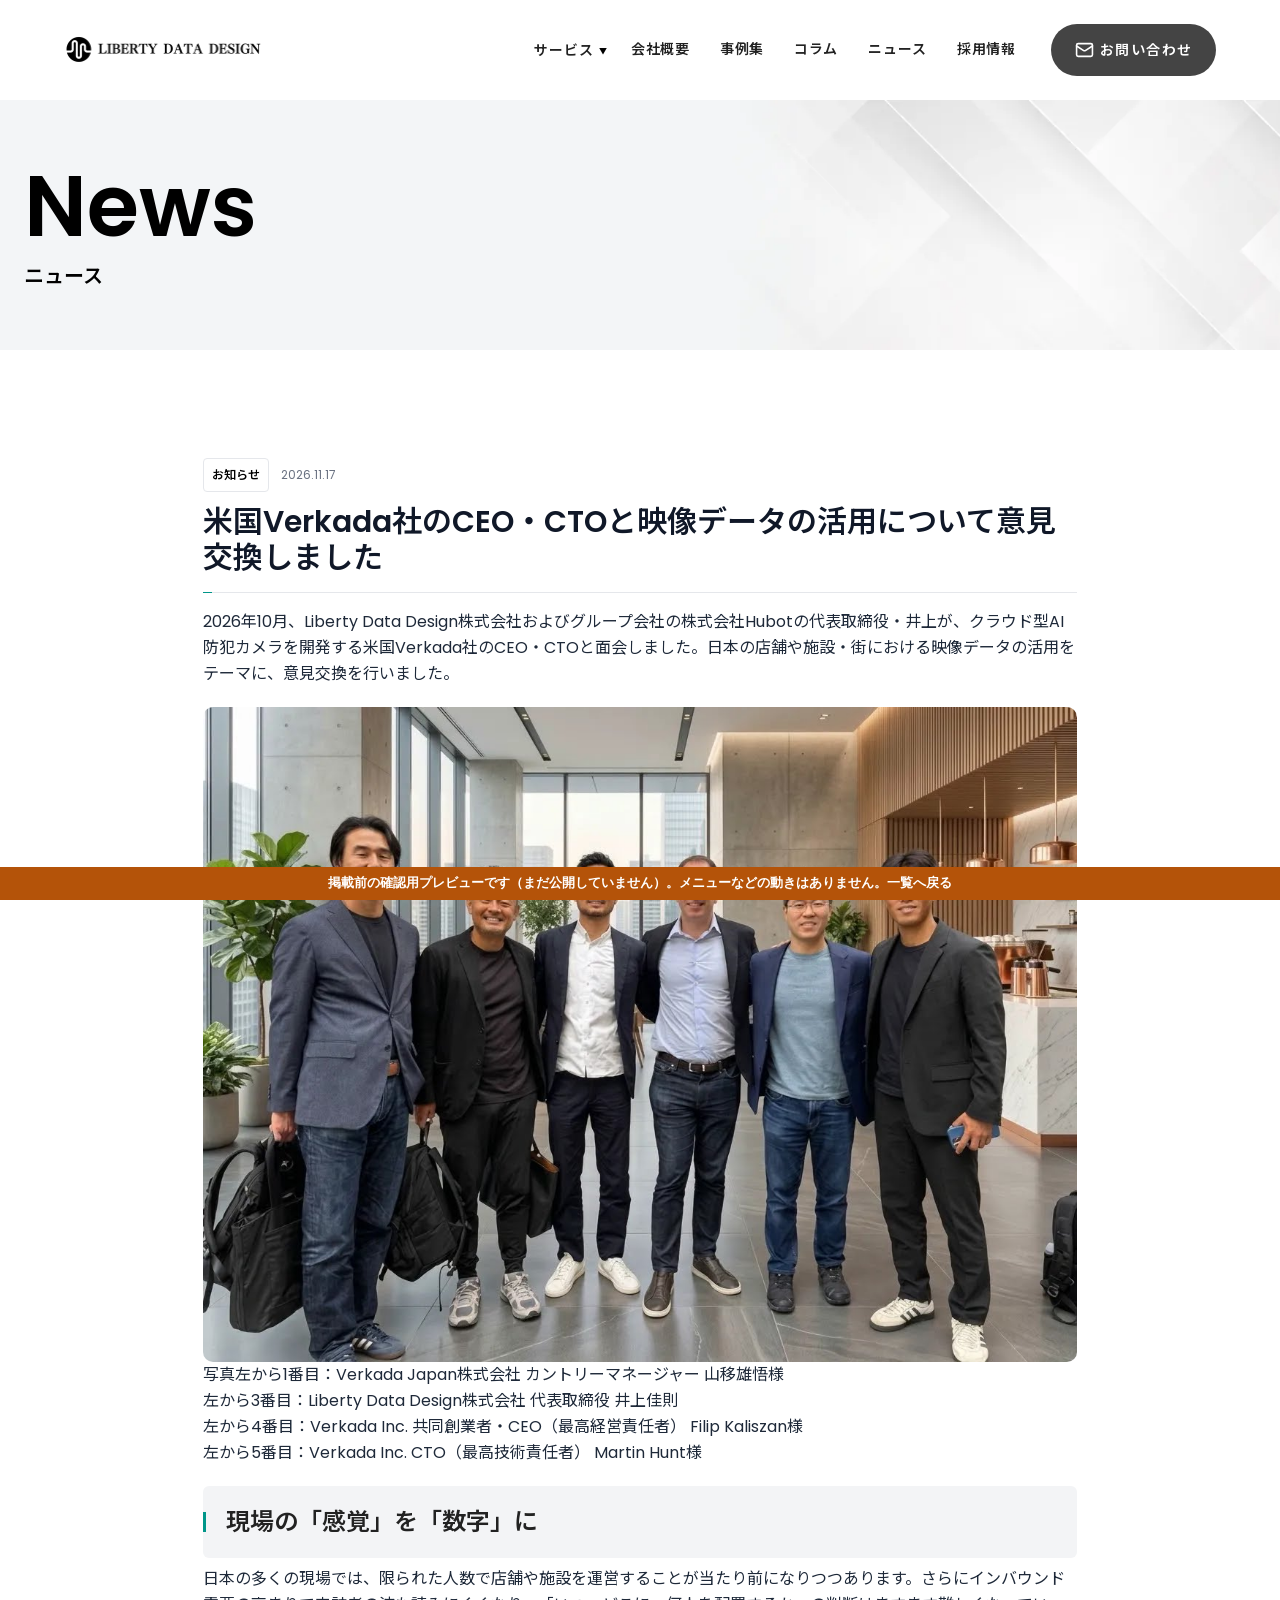
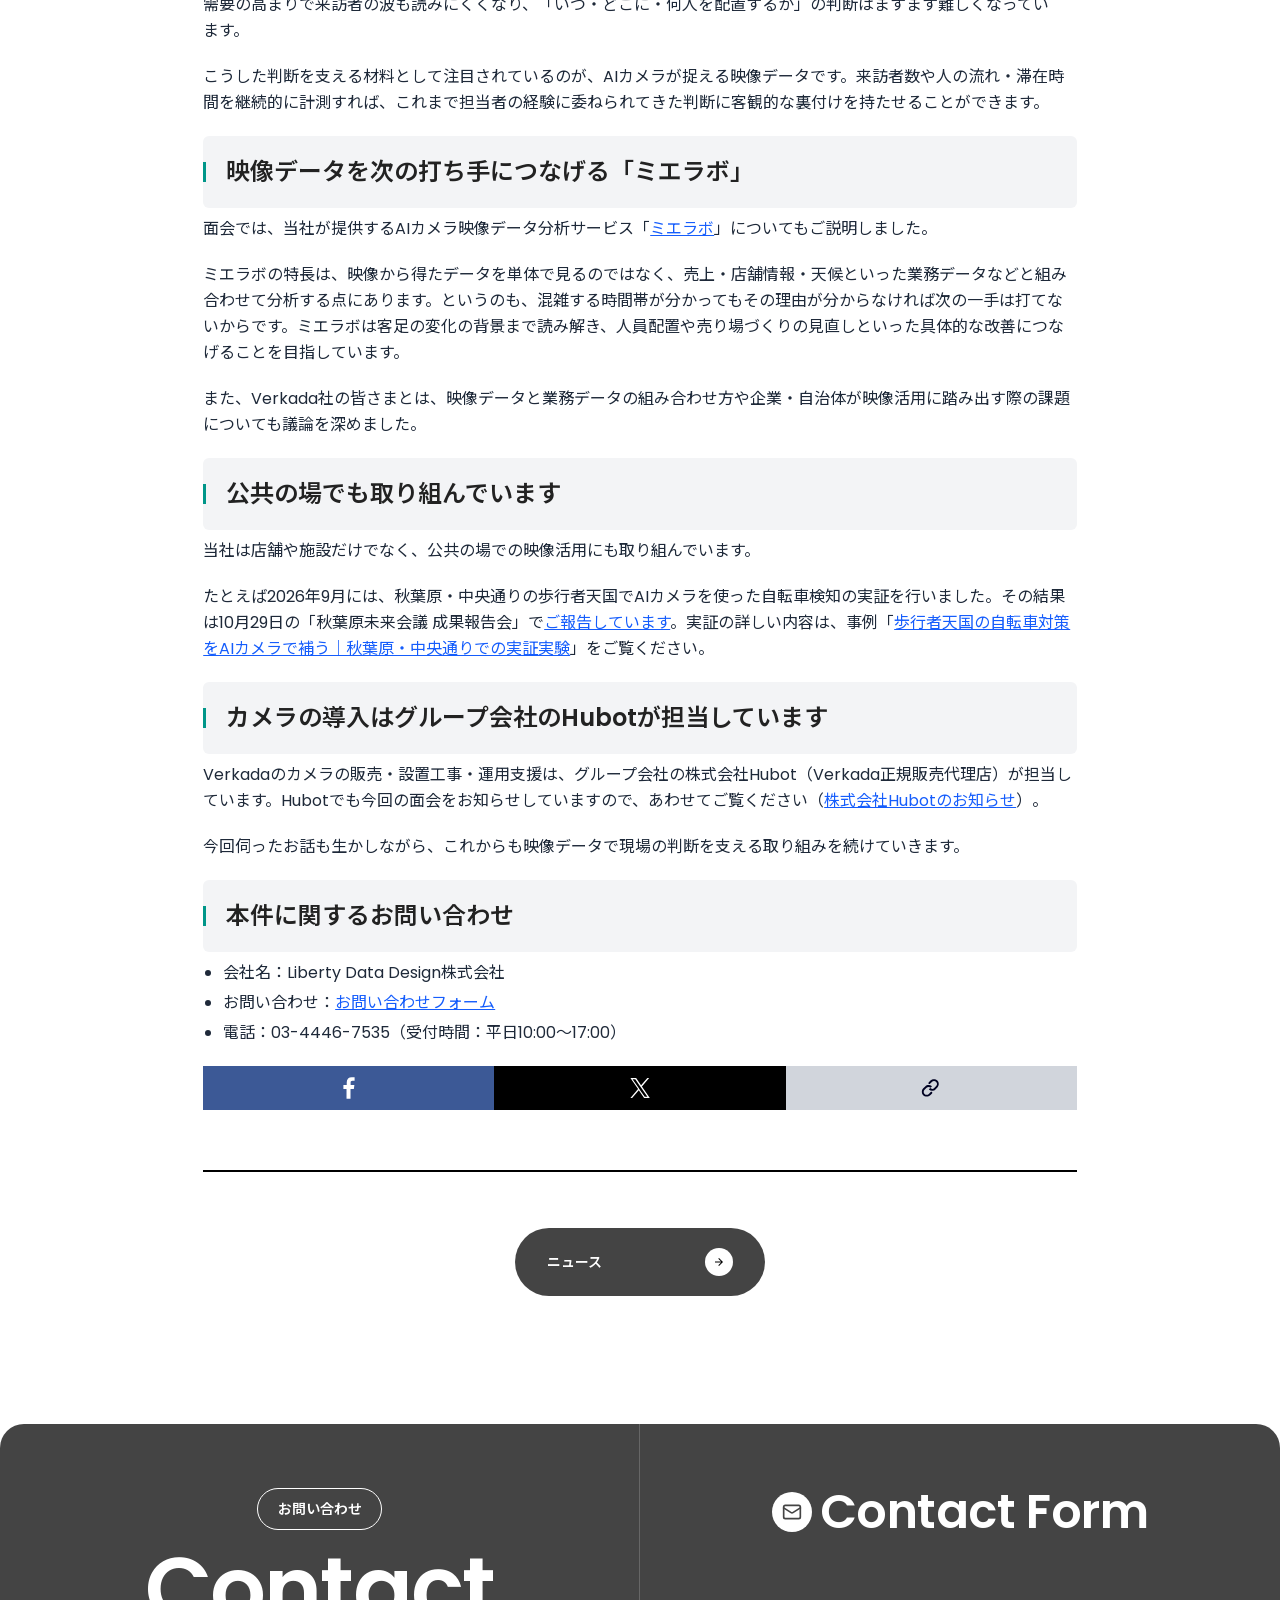
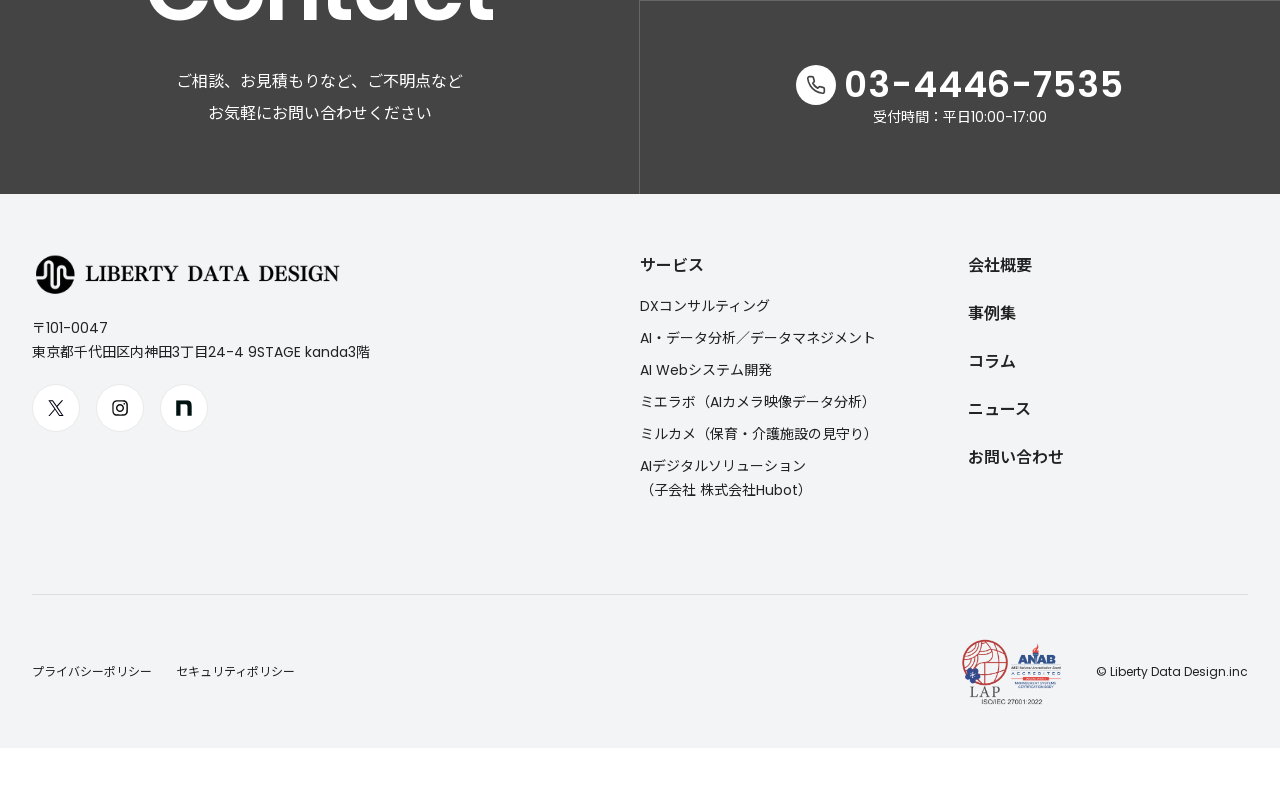
==== commit 186a385b: "Verkada ニュース：井上さんの修正版（11/17）を反映して最終化 Co-Authored-By: Claude Opus 5.5 <noreply@anthropic.com>" ====
--- a/ldd/news/index.html
+++ b/ldd/news/index.html
@@ -1,31 +1,26 @@
 <!DOCTYPE html>
-<html lang="ja"><head><meta content="noindex, nofollow, noarchive" name="robots"/><meta charset="utf-8"/><meta content="width=device-width, initial-scale=1" name="viewport"/><link data-precedence="next_static/css/app/layout.css" href="../../assets/css/48ce2a3d54.css" rel="stylesheet"/><link href="../../assets/img/b3c73cccef.ico" rel="shortcut icon"/><title>米国Verkada社のCEO・CTOと映像データの活用について意見交換しました - ニュース【Liberty Data Design】</title><meta content="Liberty Data Design代表取締役の井上が米国Verkada社のCEO・CTOとお会いし、日本での映像データの活用について意見を交わしました。AIカメラ映像データ分析サービス「ミエラボ」の取り組みとあわせてご紹介します。" name="description"/><meta content="summary_large_image" name="twitter:card"/><meta content="米国Verkada社のCEO・CTOと映像データの活用について意見交換しました - ニュース【Liberty Data Design】" name="twitter:title"/><meta content="Liberty Data Design代表取締役の井上が米国Verkada社のCEO・CTOとお会いし、日本での映像データの活用について意見を交わしました。AIカメラ映像データ分析サービス「ミエラボ」の取り組みとあわせてご紹介します。" name="twitter:description"/><meta content="https://ldd.co.jp/ogp.png" name="twitter:image"/><link href="../../assets/img/b3c73cccef.ico" rel="icon" sizes="256x256" type="image/x-icon"/><style>body{padding-bottom:40px}.preview-band{position:fixed;left:0;right:0;bottom:0;z-index:9999;background:#b45309;color:#fff;font:600 13px/1.6 sans-serif;text-align:center;padding:6px 12px}.preview-band a{color:#fff}</style></head><body class="__variable_fb7dd0 __variable_ed254d"><div class="preview-band">掲載前の確認用プレビューです（まだ公開していません）。メニューなどの動きはありません。<a href="../../">一覧へ戻る</a></div><div id="wrapper"><header class="sticky top-0 z-50 w-full h-[70px] lg:h-[100px] flex items-center justify-between bg-white/97"><div class="container-fluid flex h-full w-full items-center justify-between"><div class="h-full w-full flex items-center"><a class="flex items-center" href="https://ldd.co.jp/" rel="home" title="Liberty Data Design株式会社"><img alt="AIによる映像解析・防犯カメラデータ分析・AI導入支援【Liberty Data Design】" class="h-auto w-[230px] lg:w-[290px] pl-4 lg:pl-8" data-nimg="1" decoding="async" height="36" src="../../assets/img/75c3fa84db.png" style="color:transparent" width="290"/></a></div><nav class="hidden lg:flex items-center justify-end h-full"><ul class="flex items-center space-x-6 w-full justify-end"><li class="relative inline-flex flex-row min-w-[80px] cursor-pointer text-center tracking-wider"><a class="relative inline-block py-1 group w-full" href="https://ldd.co.jp/service/"><div class="relative overflow-hidden h-5"><span class="absolute inset-0 text-sm font-semibold transition-transform duration-300 translate-y-0 text-[#222222]">サービス</span><span class="absolute inset-0 text-sm font-semibold transition-transform duration-300 translate-y-full text-[#222222]">サービス</span></div><span class="absolute bottom-1 left-0 w-0 h-[1px] bg-[#b4b4b4] transition-all duration-400"></span></a><button aria-controls="nav-services" aria-expanded="false" aria-label="サービス一覧を開く" class="absolute bottom-0.5 -right-2.5 p-1.5 text-[0.5rem] leading-none rounded focus-visible:outline-2 focus-visible:outline-[#222222]" type="button"><span aria-hidden="true">▼</span></button><ul class="absolute top-full left-1/2 -translate-x-1/2 bg-white p-2.5 space-y-2.5 text-left shadow-md rounded-md w-[330px] z-10 text-sm font-semibold text-[#222222]" hidden="" id="nav-services"><li class="bg-[#f2f4f5] rounded-md hover:bg-[#e3e8eb] duration-300"><a class="block py-4 px-5" href="https://ldd.co.jp/service/consulting/"><span>DXコンサルティング</span></a></li><li class="bg-[#f2f4f5] rounded-md hover:bg-[#e3e8eb] duration-300"><a class="block py-4 px-5" href="https://ldd.co.jp/service/data/"><span>AI・データ分析<span class="whitespace-nowrap">／データマネジメント</span></span></a></li><li class="bg-[#f2f4f5] rounded-md hover:bg-[#e3e8eb] duration-300"><a class="block py-4 px-5" href="https://ldd.co.jp/service/generative-ai/"><span>AI Webシステム開発</span></a></li><li class="bg-[#f2f4f5] rounded-md hover:bg-[#e3e8eb] duration-300"><a class="block py-4 px-5" href="https://ldd.co.jp/service/mie-lab/"><span>ミエラボ<span class="whitespace-nowrap">（AIカメラ映像データ分析）</span></span></a></li><li class="bg-[#f2f4f5] rounded-md hover:bg-[#e3e8eb] duration-300"><a class="block py-4 px-5" href="https://ldd.co.jp/service/mirucame/"><span>ミルカメ<span class="whitespace-nowrap">（保育・介護施設の見守り）</span></span></a></li><li class="bg-[#f2f4f5] rounded-md hover:bg-[#e3e8eb] duration-300"><a class="block py-4 px-5" href="https://hubot-ai.com/#service-01" rel="noopener noreferrer" target="_blank"><span>AIデジタルソリューション<span class="inline-block whitespace-nowrap">（子会社 株式会社Hubot）</span></span></a></li></ul></li><li class="relative min-w-[65px] text-center tracking-wider"><a class="relative inline-block py-1 group w-full" href="https://ldd.co.jp/company/"><div class="relative overflow-hidden h-5"><span class="absolute inset-0 text-sm font-semibold transition-transform duration-300 translate-y-0 text-[#222222]">会社概要</span><span class="absolute inset-0 text-sm font-semibold transition-transform duration-300 translate-y-full text-[#222222]">会社概要</span></div><span class="absolute bottom-1 left-0 w-0 h-[1px] bg-[#b4b4b4] transition-all duration-400"></span></a></li><li class="relative min-w-[50px] text-center tracking-wider"><a class="relative inline-block py-1 group w-full" href="https://ldd.co.jp/case/"><div class="relative overflow-hidden h-5"><span class="absolute inset-0 text-sm font-semibold transition-transform duration-300 translate-y-0 text-[#222222]">事例集</span><span class="absolute inset-0 text-sm font-semibold transition-transform duration-300 translate-y-full text-[#222222]">事例集</span></div><span class="absolute bottom-1 left-0 w-0 h-[1px] bg-[#b4b4b4] transition-all duration-400"></span></a></li><li class="relative min-w-[50px] text-center tracking-wider"><a class="relative inline-block py-1 group w-full" href="https://ldd.co.jp/column/"><div class="relative overflow-hidden h-5"><span class="absolute inset-0 text-sm font-semibold transition-transform duration-300 translate-y-0 text-[#222222]">コラム</span><span class="absolute inset-0 text-sm font-semibold transition-transform duration-300 translate-y-full text-[#222222]">コラム</span></div><span class="absolute bottom-1 left-0 w-0 h-[1px] bg-[#b4b4b4] transition-all duration-400"></span></a></li><li class="relative min-w-[65px] text-center tracking-wider"><a class="relative inline-block py-1 group w-full" href="https://ldd.co.jp/news/"><div class="relative overflow-hidden h-5"><span class="absolute inset-0 text-sm font-semibold transition-transform duration-300 translate-y-0 text-[#222222]">ニュース</span><span class="absolute inset-0 text-sm font-semibold transition-transform duration-300 translate-y-full text-[#222222]">ニュース</span></div><span class="absolute bottom-1 left-0 w-0 h-[1px] bg-[#b4b4b4] transition-all duration-400"></span></a></li><li class="relative min-w-[65px] text-center tracking-wider"><a class="relative inline-block py-1 group w-full" href="https://ldd.co.jp/recruit/"><div class="relative overflow-hidden h-5"><span class="absolute inset-0 text-sm font-semibold transition-transform duration-300 translate-y-0 text-[#222222]">採用情報</span><span class="absolute inset-0 text-sm font-semibold transition-transform duration-300 translate-y-full text-[#222222]">採用情報</span></div><span class="absolute bottom-1 left-0 w-0 h-[1px] bg-[#b4b4b4] transition-all duration-400"></span></a></li><li class="relative ml-2 pr-8"><a class="inline-flex items-center rounded-full h-full min-w-[165px] py-3.5 pl-6 pr-5 transition-colors duration-400 bg-[#444444] text-white text-sm font-semibold" href="https://ldd.co.jp/contact/"><svg class="lucide lucide-mail mr-1.5 h-6 w-6" fill="none" height="24" stroke="currentColor" stroke-linecap="round" stroke-linejoin="round" stroke-width="2" viewbox="0 0 24 24" width="24" xmlns="http://www.w3.org/2000/svg"><rect height="16" rx="2" width="20" x="2" y="4"></rect><path d="m22 7-8.97 5.7a1.94 1.94 0 0 1-2.06 0L2 7"></path></svg><div class="relative overflow-hidden h-5 w-full tracking-widest"><span class="absolute inset-0 transition-transform duration-300 translate-y-0">お問い合わせ</span><span class="absolute inset-0 transition-transform duration-300 translate-y-full">お問い合わせ</span></div></a></li></ul></nav><div class="lg:hidden flex pr-2"><button aria-label="メニュー" class="flex items-center justify-center w-12 h-12 rounded-xl bg-[#222222] text-white"><svg class="lucide lucide-menu h-6 w-6" fill="none" height="24" stroke="currentColor" stroke-linecap="round" stroke-linejoin="round" stroke-width="2" viewbox="0 0 24 24" width="24" xmlns="http://www.w3.org/2000/svg"><line x1="4" x2="20" y1="12" y2="12"></line><line x1="4" x2="20" y1="6" y2="6"></line><line x1="4" x2="20" y1="18" y2="18"></line></svg></button></div></div></header><section class="relative py-15 md:py-25 mb-6 md:mb-11 rounded-b-lg"><img alt="" class="absolute inset-0 w-full h-full md:hidden z-10" data-nimg="fill" decoding="async" src="../../assets/img/3b34a70865.webp" style="position:absolute;height:100%;width:100%;left:0;top:0;right:0;bottom:0;object-fit:cover;color:transparent"/><img alt="" class="absolute inset-0 w-full h-full hidden md:block z-10" data-nimg="fill" decoding="async" src="../../assets/img/bfe863df16.webp" style="position:absolute;height:100%;width:100%;left:0;top:0;right:0;bottom:0;object-fit:cover;color:transparent"/><div class="container mx-auto px-6 relative z-10"><div class="text-4xl md:text-[85px] font-semibold mb-2">News</div><p class="text-black font-semibold text-lg md:text-xl">ニュース</p></div></section><main class="px-4 md:py-16"><article class="w-[96%] lg:w-[70%] mx-auto"><div class="flex items-center mb-3"><span class="inline-block bg-white text-black p-2 rounded text-xs font-semibold mr-3 border border-gray-200">お知らせ</span><time class="text-xs text-gray-500" datetime="2026-11-17">2026.11.17</time></div><h1 class="text-2xl md:text-3xl font-semibold text-gray-900 mb-4">米国Verkada社のCEO・CTOと映像データの活用について意見交換しました</h1><div class="flex items-center m-auto mb-4"><div class="w-[1%] bg-teal-600 h-[1px]"></div><div class="w-[99%] bg-gray-200 h-[1px]"></div></div><div class="text-gray-800 leading-relaxed"><p class="mb-5">Liberty Data Design株式会社とグループ会社の株式会社Hubotで代表取締役を務める井上は2026年10月、クラウド型のAI防犯カメラを開発する米国Verkada社のCEO・CTOとお会いする機会をいただきました。<br/>
-テーマは日本の店舗や施設・街で映像データをどう生かしていくかです。</p>
-<div class="w-full mx-auto rounded-lg overflow-hidden"><img alt="米国Verkada社のCEO・CTOと当社代表取締役の井上を含む集合写真" class="w-full h-auto" src="../../assets/img/d5e5d77a74.jpg"/></div>
-<h2 class="flex items-center text-2xl font-semibold mt-3 mb-2 py-5 bg-gray-100 rounded-sm"><div class="h-5 w-[3px] bg-teal-600"></div><div class="ml-5">人手が足りない現場でこそ映像が生きる</div></h2>
-<p class="mb-5">いま日本では多くの業種で人手が足りず、少ない人数で店舗や施設・街を回している現場が少なくありません。<br/>
-さらに訪日客が増えたことで、混雑への対応に追われる場面も増えました。</p>
-<p class="mb-5">そこで役に立つのがカメラの映像です。<br/>
-人の流れや混雑・滞在時間を数字にできれば、これまで経験や勘に頼っていた判断を根拠を持って行えるようになります。</p>
-<h2 class="flex items-center text-2xl font-semibold mt-3 mb-2 py-5 bg-gray-100 rounded-sm"><div class="h-5 w-[3px] bg-teal-600"></div><div class="ml-5">ミエラボの考え方をお伝えしました</div></h2>
-<p class="mb-5">面会では当社のAIカメラ映像データ分析サービス「<a class="text-blue-600 underline hover:text-blue-800" href="https://ldd.co.jp/service/mie-lab/" rel="noopener noreferrer" target="_blank">ミエラボ</a>」をご紹介しました。<br/>
-ミエラボは来店者数や動線・滞在時間といった映像のデータを売上やシフト・天候などのデータと掛け合わせて分析するサービスです。</p>
-<p class="mb-5">というのも、「この時間に混む」と分かるだけでは現場は変わらないからです。<br/>
-なぜ混むのかを読み解き、人の配置や売り場をどう変えるかまで考えて初めて映像が役に立ちます。<br/>
-ミエラボが目指しているのはそこです。</p>
-<p class="mb-5">また、映像と業務のデータをどう組み合わせるか、企業や自治体が映像の活用を始めるときにどこでつまずきやすいかといった点についても意見を交わしました。</p>
+<html lang="ja"><head><meta content="noindex, nofollow, noarchive" name="robots"/><meta charset="utf-8"/><meta content="width=device-width, initial-scale=1" name="viewport"/><link data-precedence="next_static/css/app/layout.css" href="../../assets/css/6cd2abca41.css" rel="stylesheet"/><link href="../../assets/img/b3c73cccef.ico" rel="shortcut icon"/><title>米国Verkada社のCEO・CTOと映像データの活用について意見交換しました - ニュース【Liberty Data Design】</title><meta content="Liberty Data Design代表取締役の井上が米国Verkada社のCEO・CTOと面会し、日本での映像データの活用について意見を交わしました。AIカメラ映像データ分析サービス「ミエラボ」の取り組みとあわせてご紹介します。" name="description"/><meta content="summary_large_image" name="twitter:card"/><meta content="米国Verkada社のCEO・CTOと映像データの活用について意見交換しました - ニュース【Liberty Data Design】" name="twitter:title"/><meta content="Liberty Data Design代表取締役の井上が米国Verkada社のCEO・CTOと面会し、日本での映像データの活用について意見を交わしました。AIカメラ映像データ分析サービス「ミエラボ」の取り組みとあわせてご紹介します。" name="twitter:description"/><meta content="https://ldd.co.jp/ogp.png" name="twitter:image"/><link href="../../assets/img/b3c73cccef.ico" rel="icon" sizes="256x256" type="image/x-icon"/><style>body{padding-bottom:40px}.preview-band{position:fixed;left:0;right:0;bottom:0;z-index:9999;background:#b45309;color:#fff;font:600 13px/1.6 sans-serif;text-align:center;padding:6px 12px}.preview-band a{color:#fff}</style></head><body class="__variable_fb7dd0 __variable_ed254d"><div class="preview-band">掲載前の確認用プレビューです（まだ公開していません）。メニューなどの動きはありません。<a href="../../">一覧へ戻る</a></div><div id="wrapper"><header class="sticky top-0 z-50 w-full h-[70px] lg:h-[100px] flex items-center justify-between bg-white/97"><div class="container-fluid flex h-full w-full items-center justify-between"><div class="h-full w-full flex items-center"><a class="flex items-center" href="https://ldd.co.jp/" rel="home" title="Liberty Data Design株式会社"><img alt="AIによる映像解析・防犯カメラデータ分析・AI導入支援【Liberty Data Design】" class="h-auto w-[230px] lg:w-[290px] pl-4 lg:pl-8" data-nimg="1" decoding="async" height="36" src="../../assets/img/75c3fa84db.png" style="color:transparent" width="290"/></a></div><nav class="hidden lg:flex items-center justify-end h-full"><ul class="flex items-center space-x-6 w-full justify-end"><li class="relative inline-flex flex-row min-w-[80px] cursor-pointer text-center tracking-wider"><a class="relative inline-block py-1 group w-full" href="https://ldd.co.jp/service/"><div class="relative overflow-hidden h-5"><span class="absolute inset-0 text-sm font-semibold transition-transform duration-300 translate-y-0 text-[#222222]">サービス</span><span class="absolute inset-0 text-sm font-semibold transition-transform duration-300 translate-y-full text-[#222222]">サービス</span></div><span class="absolute bottom-1 left-0 w-0 h-[1px] bg-[#b4b4b4] transition-all duration-400"></span></a><button aria-controls="nav-services" aria-expanded="false" aria-label="サービス一覧を開く" class="absolute bottom-0.5 -right-2.5 p-1.5 text-[0.5rem] leading-none rounded focus-visible:outline-2 focus-visible:outline-[#222222]" type="button"><span aria-hidden="true">▼</span></button><ul class="absolute top-full left-1/2 -translate-x-1/2 bg-white p-2.5 space-y-2.5 text-left shadow-md rounded-md w-[330px] z-10 text-sm font-semibold text-[#222222]" hidden="" id="nav-services"><li class="bg-[#f2f4f5] rounded-md hover:bg-[#e3e8eb] duration-300"><a class="block py-4 px-5" href="https://ldd.co.jp/service/consulting/"><span>DXコンサルティング</span></a></li><li class="bg-[#f2f4f5] rounded-md hover:bg-[#e3e8eb] duration-300"><a class="block py-4 px-5" href="https://ldd.co.jp/service/data/"><span>AI・データ分析<span class="whitespace-nowrap">／データマネジメント</span></span></a></li><li class="bg-[#f2f4f5] rounded-md hover:bg-[#e3e8eb] duration-300"><a class="block py-4 px-5" href="https://ldd.co.jp/service/generative-ai/"><span>AI Webシステム開発</span></a></li><li class="bg-[#f2f4f5] rounded-md hover:bg-[#e3e8eb] duration-300"><a class="block py-4 px-5" href="https://ldd.co.jp/service/mie-lab/"><span>ミエラボ<span class="whitespace-nowrap">（AIカメラ映像データ分析）</span></span></a></li><li class="bg-[#f2f4f5] rounded-md hover:bg-[#e3e8eb] duration-300"><a class="block py-4 px-5" href="https://ldd.co.jp/service/mirucame/"><span>ミルカメ<span class="whitespace-nowrap">（保育・介護施設の見守り）</span></span></a></li><li class="bg-[#f2f4f5] rounded-md hover:bg-[#e3e8eb] duration-300"><a class="block py-4 px-5" href="https://hubot-ai.com/#service-01" rel="noopener noreferrer" target="_blank"><span>AIデジタルソリューション<span class="inline-block whitespace-nowrap">（子会社 株式会社Hubot）</span></span></a></li></ul></li><li class="relative min-w-[65px] text-center tracking-wider"><a class="relative inline-block py-1 group w-full" href="https://ldd.co.jp/company/"><div class="relative overflow-hidden h-5"><span class="absolute inset-0 text-sm font-semibold transition-transform duration-300 translate-y-0 text-[#222222]">会社概要</span><span class="absolute inset-0 text-sm font-semibold transition-transform duration-300 translate-y-full text-[#222222]">会社概要</span></div><span class="absolute bottom-1 left-0 w-0 h-[1px] bg-[#b4b4b4] transition-all duration-400"></span></a></li><li class="relative min-w-[50px] text-center tracking-wider"><a class="relative inline-block py-1 group w-full" href="https://ldd.co.jp/case/"><div class="relative overflow-hidden h-5"><span class="absolute inset-0 text-sm font-semibold transition-transform duration-300 translate-y-0 text-[#222222]">事例集</span><span class="absolute inset-0 text-sm font-semibold transition-transform duration-300 translate-y-full text-[#222222]">事例集</span></div><span class="absolute bottom-1 left-0 w-0 h-[1px] bg-[#b4b4b4] transition-all duration-400"></span></a></li><li class="relative min-w-[50px] text-center tracking-wider"><a class="relative inline-block py-1 group w-full" href="https://ldd.co.jp/column/"><div class="relative overflow-hidden h-5"><span class="absolute inset-0 text-sm font-semibold transition-transform duration-300 translate-y-0 text-[#222222]">コラム</span><span class="absolute inset-0 text-sm font-semibold transition-transform duration-300 translate-y-full text-[#222222]">コラム</span></div><span class="absolute bottom-1 left-0 w-0 h-[1px] bg-[#b4b4b4] transition-all duration-400"></span></a></li><li class="relative min-w-[65px] text-center tracking-wider"><a class="relative inline-block py-1 group w-full" href="https://ldd.co.jp/news/"><div class="relative overflow-hidden h-5"><span class="absolute inset-0 text-sm font-semibold transition-transform duration-300 translate-y-0 text-[#222222]">ニュース</span><span class="absolute inset-0 text-sm font-semibold transition-transform duration-300 translate-y-full text-[#222222]">ニュース</span></div><span class="absolute bottom-1 left-0 w-0 h-[1px] bg-[#b4b4b4] transition-all duration-400"></span></a></li><li class="relative min-w-[65px] text-center tracking-wider"><a class="relative inline-block py-1 group w-full" href="https://ldd.co.jp/recruit/"><div class="relative overflow-hidden h-5"><span class="absolute inset-0 text-sm font-semibold transition-transform duration-300 translate-y-0 text-[#222222]">採用情報</span><span class="absolute inset-0 text-sm font-semibold transition-transform duration-300 translate-y-full text-[#222222]">採用情報</span></div><span class="absolute bottom-1 left-0 w-0 h-[1px] bg-[#b4b4b4] transition-all duration-400"></span></a></li><li class="relative ml-2 pr-8"><a class="inline-flex items-center rounded-full h-full min-w-[165px] py-3.5 pl-6 pr-5 transition-colors duration-400 bg-[#444444] text-white text-sm font-semibold" href="https://ldd.co.jp/contact/"><svg class="lucide lucide-mail mr-1.5 h-6 w-6" fill="none" height="24" stroke="currentColor" stroke-linecap="round" stroke-linejoin="round" stroke-width="2" viewbox="0 0 24 24" width="24" xmlns="http://www.w3.org/2000/svg"><rect height="16" rx="2" width="20" x="2" y="4"></rect><path d="m22 7-8.97 5.7a1.94 1.94 0 0 1-2.06 0L2 7"></path></svg><div class="relative overflow-hidden h-5 w-full tracking-widest"><span class="absolute inset-0 transition-transform duration-300 translate-y-0">お問い合わせ</span><span class="absolute inset-0 transition-transform duration-300 translate-y-full">お問い合わせ</span></div></a></li></ul></nav><div class="lg:hidden flex pr-2"><button aria-label="メニュー" class="flex items-center justify-center w-12 h-12 rounded-xl bg-[#222222] text-white"><svg class="lucide lucide-menu h-6 w-6" fill="none" height="24" stroke="currentColor" stroke-linecap="round" stroke-linejoin="round" stroke-width="2" viewbox="0 0 24 24" width="24" xmlns="http://www.w3.org/2000/svg"><line x1="4" x2="20" y1="12" y2="12"></line><line x1="4" x2="20" y1="6" y2="6"></line><line x1="4" x2="20" y1="18" y2="18"></line></svg></button></div></div></header><section class="relative py-15 md:py-25 mb-6 md:mb-11 rounded-b-lg"><img alt="" class="absolute inset-0 w-full h-full md:hidden z-10" data-nimg="fill" decoding="async" src="../../assets/img/3b34a70865.webp" style="position:absolute;height:100%;width:100%;left:0;top:0;right:0;bottom:0;object-fit:cover;color:transparent"/><img alt="" class="absolute inset-0 w-full h-full hidden md:block z-10" data-nimg="fill" decoding="async" src="../../assets/img/bfe863df16.webp" style="position:absolute;height:100%;width:100%;left:0;top:0;right:0;bottom:0;object-fit:cover;color:transparent"/><div class="container mx-auto px-6 relative z-10"><div class="text-4xl md:text-[85px] font-semibold mb-2">News</div><p class="text-black font-semibold text-lg md:text-xl">ニュース</p></div></section><main class="px-4 md:py-16"><article class="w-[96%] lg:w-[70%] mx-auto"><div class="flex items-center mb-3"><span class="inline-block bg-white text-black p-2 rounded text-xs font-semibold mr-3 border border-gray-200">お知らせ</span><time class="text-xs text-gray-500" datetime="2026-11-17">2026.11.17</time></div><h1 class="text-2xl md:text-3xl font-semibold text-gray-900 mb-4">米国Verkada社のCEO・CTOと映像データの活用について意見交換しました</h1><div class="flex items-center m-auto mb-4"><div class="w-[1%] bg-teal-600 h-[1px]"></div><div class="w-[99%] bg-gray-200 h-[1px]"></div></div><div class="text-gray-800 leading-relaxed"><p class="mb-5">2026年10月、Liberty Data Design株式会社およびグループ会社の株式会社Hubotの代表取締役・井上が、クラウド型AI防犯カメラを開発する米国Verkada社のCEO・CTOと面会しました。日本の店舗や施設・街における映像データの活用をテーマに、意見交換を行いました。</p>
+<div class="w-full mx-auto rounded-lg overflow-hidden"><img alt="米国Verkada社のCEO・CTO、Verkada Japanのカントリーマネージャーと当社代表取締役の井上の集合写真" class="w-full h-auto" src="../../assets/img/d5e5d77a74.jpg"/></div>
+<p class="mb-5">写真左から1番目：Verkada Japan株式会社 カントリーマネージャー 山移雄悟様<br/>
+左から3番目：Liberty Data Design株式会社 代表取締役 井上佳則<br/>
+左から4番目：Verkada Inc. 共同創業者・CEO（最高経営責任者） Filip Kaliszan様<br/>
+左から5番目：Verkada Inc. CTO（最高技術責任者） Martin Hunt様</p>
+<h2 class="flex items-center text-2xl font-semibold mt-3 mb-2 py-5 bg-gray-100 rounded-sm"><div class="h-5 w-[3px] bg-teal-600"></div><div class="ml-5">現場の「感覚」を「数字」に</div></h2>
+<p class="mb-5">日本の多くの現場では、限られた人数で店舗や施設を運営することが当たり前になりつつあります。さらにインバウンド需要の高まりで来訪者の波も読みにくくなり、「いつ・どこに・何人を配置するか」の判断はますます難しくなっています。</p>
+<p class="mb-5">こうした判断を支える材料として注目されているのが、AIカメラが捉える映像データです。来訪者数や人の流れ・滞在時間を継続的に計測すれば、これまで担当者の経験に委ねられてきた判断に客観的な裏付けを持たせることができます。</p>
+<h2 class="flex items-center text-2xl font-semibold mt-3 mb-2 py-5 bg-gray-100 rounded-sm"><div class="h-5 w-[3px] bg-teal-600"></div><div class="ml-5">映像データを次の打ち手につなげる「ミエラボ」</div></h2>
+<p class="mb-5">面会では、当社が提供するAIカメラ映像データ分析サービス「<a class="text-blue-600 underline hover:text-blue-800" href="https://ldd.co.jp/service/mie-lab/" rel="noopener noreferrer" target="_blank">ミエラボ</a>」についてもご説明しました。</p>
+<p class="mb-5">ミエラボの特長は、映像から得たデータを単体で見るのではなく、売上・店舗情報・天候といった業務データなどと組み合わせて分析する点にあります。というのも、混雑する時間帯が分かってもその理由が分からなければ次の一手は打てないからです。ミエラボは客足の変化の背景まで読み解き、人員配置や売り場づくりの見直しといった具体的な改善につなげることを目指しています。</p>
+<p class="mb-5">また、Verkada社の皆さまとは、映像データと業務データの組み合わせ方や企業・自治体が映像活用に踏み出す際の課題についても議論を深めました。</p>
 <h2 class="flex items-center text-2xl font-semibold mt-3 mb-2 py-5 bg-gray-100 rounded-sm"><div class="h-5 w-[3px] bg-teal-600"></div><div class="ml-5">公共の場でも取り組んでいます</div></h2>
-<p class="mb-5">当社は店舗や施設だけでなく、公共の場での活用にも取り組んでいます。<br/>
-たとえば2026年9月には秋葉原・中央通りの歩行者天国でAIカメラを使った自転車検知の実証を行いました。<br/>
-その結果は10月29日の「秋葉原未来会議 成果報告会」で<a class="text-blue-600 underline hover:text-blue-800" href="https://ldd.co.jp/news/2039/" rel="noopener noreferrer" target="_blank">ご報告しています</a>。<br/>
-実証の詳しい内容は事例「<a class="text-blue-600 underline hover:text-blue-800" href="https://ldd.co.jp/case/1817/" rel="noopener noreferrer" target="_blank">歩行者天国の自転車対策をAIカメラで補う｜秋葉原・中央通りでの実証実験</a>」をご覧ください。</p>
+<p class="mb-5">当社は店舗や施設だけでなく、公共の場での映像活用にも取り組んでいます。</p>
+<p class="mb-5">たとえば2026年9月には、秋葉原・中央通りの歩行者天国でAIカメラを使った自転車検知の実証を行いました。その結果は10月29日の「秋葉原未来会議 成果報告会」で<a class="text-blue-600 underline hover:text-blue-800" href="https://ldd.co.jp/news/2039/" rel="noopener noreferrer" target="_blank">ご報告しています</a>。実証の詳しい内容は、事例「<a class="text-blue-600 underline hover:text-blue-800" href="https://ldd.co.jp/case/1817/" rel="noopener noreferrer" target="_blank">歩行者天国の自転車対策をAIカメラで補う｜秋葉原・中央通りでの実証実験</a>」をご覧ください。</p>
 <h2 class="flex items-center text-2xl font-semibold mt-3 mb-2 py-5 bg-gray-100 rounded-sm"><div class="h-5 w-[3px] bg-teal-600"></div><div class="ml-5">カメラの導入はグループ会社のHubotが担当しています</div></h2>
-<p class="mb-5">なお、Verkadaのカメラの販売・設置工事・運用支援は、グループ会社の株式会社Hubot（Verkada正規販売代理店）が担当しています。<br/>
-Hubotでも今回の面会をお知らせしていますので、あわせてご覧ください（<a class="text-blue-600 underline hover:text-blue-800" href="../../hubot/news/" rel="noopener noreferrer">株式会社Hubotのお知らせ</a>）。</p>
-<p class="mb-5">今回伺ったお話も生かしながら、映像データで現場の判断を支える取り組みをこれからも続けていきます。</p>
+<p class="mb-5">Verkadaのカメラの販売・設置工事・運用支援は、グループ会社の株式会社Hubot（Verkada正規販売代理店）が担当しています。Hubotでも今回の面会をお知らせしていますので、あわせてご覧ください（<a class="text-blue-600 underline hover:text-blue-800" href="../../hubot/news/" rel="noopener noreferrer">株式会社Hubotのお知らせ</a>）。</p>
+<p class="mb-5">今回伺ったお話も生かしながら、これからも映像データで現場の判断を支える取り組みを続けていきます。</p>
 <h2 class="flex items-center text-2xl font-semibold mt-3 mb-2 py-5 bg-gray-100 rounded-sm"><div class="h-5 w-[3px] bg-teal-600"></div><div class="ml-5">本件に関するお問い合わせ</div></h2>
 <ul class="list-disc list-outside mb-5 pl-5 space-y-1">
 <li class="mb-1">会社名：Liberty Data Design株式会社</li>
 <li class="mb-1">お問い合わせ：<a class="text-blue-600 underline hover:text-blue-800" href="https://ldd.co.jp/contact/" rel="noopener noreferrer" target="_blank">お問い合わせフォーム</a></li>
-<li class="mb-1">TEL：03-4446-7535（受付時間：平日10:00〜17:00）</li>
+<li class="mb-1">電話：03-4446-7535（受付時間：平日10:00〜17:00）</li>
 </ul></div><div class="flex items-center border-b-[2px] border-b-black pb-[60px] mb-14"><a class="flex-1 bg-[#3c5996] p-2 hover:opacity-50 duration-300 flex justify-center items-center" href="https://www.facebook.com/sharer/sharer.php?u=" rel="noopener noreferrer" target="_blank"><img alt="facebook icon" class="w-7 block" src="../../assets/img/36d5ed676a.svg"/></a><a class="flex-1 bg-black p-2 hover:opacity-50 duration-300 flex justify-center items-center" href="https://twitter.com/intent/tweet?url=" rel="noopener noreferrer" target="_blank"><img alt="x icon" class="w-7 block" src="../../assets/img/211cfe4242.svg"/></a><button aria-label="Copy link" class="flex-1 bg-[#d1d5dc] p-2 hover:opacity-50 duration-300 flex justify-center items-center relative cursor-pointer"><img alt="link icon" class="w-7 block" src="../../assets/img/0810476fec.svg"/></button></div><a class="w-[250px] rounded-full bg-[#444444] py-5 px-8 text-sm font-semibold flex justify-between items-center mx-auto mt-8 group hover:bg-[#333] duration-300 mb-16" href="https://ldd.co.jp/news/"><div class="relative text-black overflow-hidden h-5 flex-grow"><div class="absolute text-white w-full h-full flex items-center transform translate-y-0 opacity-100 group-hover:-translate-y-full group-hover:opacity-0 transition-all duration-300 whitespace-nowrap">ニュース</div><div class="absolute text-white w-full h-full flex items-center transform translate-y-full opacity-0 group-hover:translate-y-0 group-hover:opacity-100 transition-all duration-300 whitespace-nowrap">ニュース</div></div><div class="relative rounded-full bg-white text-black w-7 aspect-square grid items-center justify-center overflow-hidden"><style data-emotion="css flv48o-MuiSvgIcon-root">.css-flv48o-MuiSvgIcon-root{-webkit-user-select:none;-moz-user-select:none;-ms-user-select:none;user-select:none;width:1em;height:1em;display:inline-block;-webkit-flex-shrink:0;-ms-flex-negative:0;flex-shrink:0;-webkit-transition:fill 200ms cubic-bezier(0.4, 0, 0.2, 1) 0ms;transition:fill 200ms cubic-bezier(0.4, 0, 0.2, 1) 0ms;fill:currentColor;font-size:1.5rem;font-size:12px;font-weight:900;}</style><svg aria-hidden="true" class="MuiSvgIcon-root MuiSvgIcon-fontSizeMedium group-hover:opacity-0 duration-300 transition-opacity css-flv48o-MuiSvgIcon-root" data-testid="ArrowForwardIcon" focusable="false" viewbox="0 0 24 24"><path d="m12 4-1.41 1.41L16.17 11H4v2h12.17l-5.58 5.59L12 20l8-8z"></path></svg><div class="w-0 aspect-square bg-black rounded-full group-hover:w-[30%] absolute top-1/2 left-1/2 transform -translate-x-1/2 -translate-y-1/2 duration-300 transition-all"></div></div></a></article></main><!--$--><!--/$--><!--$--><!--/$--><footer class="jsx-f88c97768ed89500 bg-white" id="footer"><div class="jsx-f88c97768ed89500 bg-[#444] text-white rounded-t-3xl overflow-hidden relative"><div class="jsx-f88c97768ed89500 flex flex-col items-center justify-center text-center pt-10 pb-6 md:py-0 md:hidden"><div class="jsx-f88c97768ed89500"><div class="jsx-f88c97768ed89500 mb-4"><p class="jsx-f88c97768ed89500 inline-block border border-white rounded-full text-xs font-semibold leading-none pt-1.5 pb-1 md:py-2 px-2 md:px-3 mb-2.5 md:mb-2"><span class="jsx-f88c97768ed89500">お問い合わせ</span></p><p class="jsx-f88c97768ed89500 text-5xl font-semibold leading-none tracking-[-0.02em]"><span class="jsx-f88c97768ed89500">Contact</span></p></div><p class="jsx-f88c97768ed89500 text-sm leading-relaxed">ご相談、お見積もりなど、ご不明点など<br class="jsx-f88c97768ed89500"/>お気軽にお問い合わせください</p></div></div><div class="jsx-f88c97768ed89500 hidden md:flex"><div class="jsx-f88c97768ed89500 w-1/2 flex flex-wrap items-center justify-center text-center border-r border-[#666] py-16"><div class="jsx-f88c97768ed89500"><div class="jsx-f88c97768ed89500 mb-8"><p class="jsx-f88c97768ed89500 inline-block border border-white rounded-full text-sm font-semibold leading-none py-[.8rem] px-[1.2rem] mb-4"><span class="jsx-f88c97768ed89500">お問い合わせ</span></p><p class="jsx-f88c97768ed89500 text-[88px] font-semibold leading-none tracking-[-0.02em]"><span class="jsx-f88c97768ed89500">Contact</span></p></div><p class="jsx-f88c97768ed89500 text-base leading-loose">ご相談、お見積もりなど、ご不明点など<br class="jsx-f88c97768ed89500"/>お気軽にお問い合わせください</p></div></div><div class="jsx-f88c97768ed89500 w-1/2"><ul class="jsx-f88c97768ed89500"><li class="jsx-f88c97768ed89500 border-b border-[#666]"><a class="py-16 block text-center leading-tight hover:bg-[#888] transition-colors duration-300" href="https://ldd.co.jp/contact/"><div class="jsx-f88c97768ed89500 flex items-center justify-center"><div class="jsx-f88c97768ed89500 w-10 h-10 rounded-full bg-white flex items-center justify-center mr-2"><svg class="lucide lucide-mail h-5 w-5 text-[#444]" fill="none" height="24" stroke="currentColor" stroke-linecap="round" stroke-linejoin="round" stroke-width="2" viewbox="0 0 24 24" width="24" xmlns="http://www.w3.org/2000/svg"><rect height="16" rx="2" width="20" x="2" y="4"></rect><path d="m22 7-8.97 5.7a1.94 1.94 0 0 1-2.06 0L2 7"></path></svg></div><span class="jsx-f88c97768ed89500 text-5xl font-semibold tracking-[-0.01em]">Contact Form</span></div></a></li><li class="jsx-f88c97768ed89500"><div class="jsx-f88c97768ed89500 py-16 block text-center leading-tight"><div class="jsx-f88c97768ed89500 flex flex-col items-center justify-center"><div class="jsx-f88c97768ed89500 flex flex-row items-center justify-center"><div class="jsx-f88c97768ed89500 w-10 h-10 rounded-full bg-white flex items-center justify-center mr-2"><svg class="lucide lucide-phone h-5 w-5 text-[#444]" fill="none" height="24" stroke="currentColor" stroke-linecap="round" stroke-linejoin="round" stroke-width="2" viewbox="0 0 24 24" width="24" xmlns="http://www.w3.org/2000/svg"><path d="M22 16.92v3a2 2 0 0 1-2.18 2 19.79 19.79 0 0 1-8.63-3.07 19.5 19.5 0 0 1-6-6 19.79 19.79 0 0 1-3.07-8.67A2 2 0 0 1 4.11 2h3a2 2 0 0 1 2 1.72 12.84 12.84 0 0 0 .7 2.81 2 2 0 0 1-.45 2.11L8.09 9.91a16 16 0 0 0 6 6l1.27-1.27a2 2 0 0 1 2.11-.45 12.84 12.84 0 0 0 2.81.7A2 2 0 0 1 22 16.92z"></path></svg></div><div class="jsx-f88c97768ed89500 flex flex-col items-start"><span class="jsx-f88c97768ed89500 text-4xl font-semibold tracking-wide">03-4446-7535</span></div></div><span class="jsx-f88c97768ed89500 text-sm leading-tight mt-1">受付時間：平日10:00-17:00</span></div></div></li></ul></div></div><div class="jsx-f88c97768ed89500 md:hidden px-5 pb-10 space-y-3"><a class="flex items-center justify-center border border-[#666] bg-[#555] hover:bg-[#888] transition-colors duration-300 rounded-lg py-6 px-4" href="https://ldd.co.jp/contact/"><div class="jsx-f88c97768ed89500 w-6 h-6 rounded-full bg-white flex items-center justify-center mr-2"><svg class="lucide lucide-mail h-3.5 w-3.5 text-[#444]" fill="none" height="24" stroke="currentColor" stroke-linecap="round" stroke-linejoin="round" stroke-width="2" viewbox="0 0 24 24" width="24" xmlns="http://www.w3.org/2000/svg"><rect height="16" rx="2" width="20" x="2" y="4"></rect><path d="m22 7-8.97 5.7a1.94 1.94 0 0 1-2.06 0L2 7"></path></svg></div><span class="jsx-f88c97768ed89500 text-2xl font-semibold">Contact Form</span></a><a class="flex flex-col items-center justify-center border border-[#666] bg-[#555] hover:bg-[#888] transition-colors duration-300 rounded-lg py-4 px-4" href="tel:03-4446-7535"><div class="jsx-f88c97768ed89500 flex items-center justify-center"><div class="jsx-f88c97768ed89500 w-6 h-6 rounded-full bg-white flex items-center justify-center mr-2"><svg class="lucide lucide-phone h-3.5 w-3.5 text-[#444]" fill="none" height="24" stroke="currentColor" stroke-linecap="round" stroke-linejoin="round" stroke-width="2" viewbox="0 0 24 24" width="24" xmlns="http://www.w3.org/2000/svg"><path d="M22 16.92v3a2 2 0 0 1-2.18 2 19.79 19.79 0 0 1-8.63-3.07 19.5 19.5 0 0 1-6-6 19.79 19.79 0 0 1-3.07-8.67A2 2 0 0 1 4.11 2h3a2 2 0 0 1 2 1.72 12.84 12.84 0 0 0 .7 2.81 2 2 0 0 1-.45 2.11L8.09 9.91a16 16 0 0 0 6 6l1.27-1.27a2 2 0 0 1 2.11-.45 12.84 12.84 0 0 0 2.81.7A2 2 0 0 1 22 16.92z"></path></svg></div><span class="jsx-f88c97768ed89500 text-xl font-semibold">03-4446-7535</span></div><span class="jsx-f88c97768ed89500 text-[10px] mt-1">受付時間：平日10:00-17:00</span></a></div></div><div class="jsx-f88c97768ed89500 bg-[#F2F4F5]"><div class="jsx-f88c97768ed89500 max-w-7xl mx-auto px-4 sm:px-6 lg:px-8"><div class="jsx-f88c97768ed89500 py-15 md:py-24"><div class="jsx-f88c97768ed89500 flex flex-wrap justify-between items-start"><div class="jsx-f88c97768ed89500 w-full md:w-2/5 text-center md:text-left"><p class="jsx-f88c97768ed89500 max-w-[310px] mb-5 md:mb-[20px] mx-auto md:mx-0"><a href="https://ldd.co.jp/" rel="home" title="Liberty Data Design株式会社"><img alt="Liberty Data Design株式会社" class="w-[280px] h-full md:w-[310px]" data-nimg="1" decoding="async" height="44" src="../../assets/img/75c3fa84db.png" style="color:transparent" width="310"/></a></p><p class="jsx-f88c97768ed89500 text-xs md:text-sm text-[#222222] leading-[1.66]">〒101-0047<br class="jsx-f88c97768ed89500"/>東京都千代田区内神田3丁目24-4 <br class="jsx-f88c97768ed89500 md:hidden"/>9STAGE kanda3階</p><ol class="jsx-f88c97768ed89500 flex flex-wrap gap-2 md:gap-4 mt-5 justify-center md:justify-start"><li class="jsx-f88c97768ed89500"><a class="w-[3rem] h-[3rem] rounded-full bg-white border border-[#EAEAEA] flex items-center justify-center hover:border-[#999] transition-colors duration-300" href="https://x.com/LDDcommunities" rel="noopener noreferrer" target="_blank"><img alt="X(旧Twitter)" class="w-[18px] h-[18px]" data-nimg="1" decoding="async" height="18" src="../../assets/img/186e84dde6.svg" style="color:transparent" width="18"/></a></li><li class="jsx-f88c97768ed89500"><a class="w-[3rem] h-[3rem] rounded-full bg-white border border-[#EAEAEA] flex items-center justify-center hover:border-[#999] transition-colors duration-300" href="https://www.instagram.com/lddcommunity/" rel="noopener noreferrer" target="_blank"><img alt="instagram" class="w-[18px] h-[18px]" data-nimg="1" decoding="async" height="18" src="../../assets/img/a3ece28ca7.svg" style="color:transparent" width="18"/></a></li><li class="jsx-f88c97768ed89500"><a class="w-[3rem] h-[3rem] rounded-full bg-white border border-[#EAEAEA] flex items-center justify-center hover:border-[#999] transition-colors duration-300" href="https://note.com/ldd_notes" rel="noopener noreferrer" target="_blank"><img alt="note" class="w-[18px] h-[18px]" data-nimg="1" decoding="async" height="18" src="../../assets/img/e7b0415879.svg" style="color:transparent" width="18"/></a></li></ol></div><nav class="jsx-f88c97768ed89500 hidden md:block md:w-1/2"><div class="jsx-f88c97768ed89500 grid grid-cols-2 gap-x-12 gap-y-8"><ul class="jsx-f88c97768ed89500"><li class="jsx-f88c97768ed89500 mb-8"><a class="footer-nav-link text-base text-[#222222] font-semibold leading-none" href="https://ldd.co.jp/service/"><span class="jsx-f88c97768ed89500">サービス</span></a><ul class="jsx-f88c97768ed89500 mt-4"><li class="jsx-f88c97768ed89500"><a class="footer-nav-child-link text-sm text-[#222222]" href="https://ldd.co.jp/service/consulting/"><span class="jsx-f88c97768ed89500">DXコンサルティング</span></a></li><li class="jsx-f88c97768ed89500 mt-2"><a class="footer-nav-child-link text-sm text-[#222222]" href="https://ldd.co.jp/service/data/"><span class="jsx-f88c97768ed89500">AI・データ分析<span class="whitespace-nowrap">／データマネジメント</span></span></a></li><li class="jsx-f88c97768ed89500 mt-2"><a class="footer-nav-child-link text-sm text-[#222222]" href="https://ldd.co.jp/service/generative-ai/"><span class="jsx-f88c97768ed89500">AI Webシステム開発</span></a></li><li class="jsx-f88c97768ed89500 mt-2"><a class="footer-nav-child-link text-sm text-[#222222]" href="https://ldd.co.jp/service/mie-lab/"><span class="jsx-f88c97768ed89500">ミエラボ<span class="whitespace-nowrap">（AIカメラ映像データ分析）</span></span></a></li><li class="jsx-f88c97768ed89500 mt-2"><a class="footer-nav-child-link text-sm text-[#222222]" href="https://ldd.co.jp/service/mirucame/"><span class="jsx-f88c97768ed89500">ミルカメ<span class="whitespace-nowrap">（保育・介護施設の見守り）</span></span></a></li><li class="jsx-f88c97768ed89500 mt-2"><a class="footer-nav-child-link text-sm text-[#222222]" href="https://hubot-ai.com/#service-01" rel="noopener noreferrer" target="_blank"><span class="jsx-f88c97768ed89500">AIデジタルソリューション<span class="inline-block whitespace-nowrap">（子会社 株式会社Hubot）</span></span></a></li></ul></li></ul><ul class="jsx-f88c97768ed89500 space-y-6"><li class="jsx-f88c97768ed89500"><a class="footer-nav-link text-base text-[#222222] font-semibold leading-none" href="https://ldd.co.jp/company/"><span class="jsx-f88c97768ed89500">会社概要</span></a></li><li class="jsx-f88c97768ed89500"><a class="footer-nav-link text-base text-[#222222] font-semibold leading-none" href="https://ldd.co.jp/case/"><span class="jsx-f88c97768ed89500">事例集</span></a></li><li class="jsx-f88c97768ed89500"><a class="footer-nav-link text-base text-[#222222] font-semibold leading-none" href="https://ldd.co.jp/column/"><span class="jsx-f88c97768ed89500">コラム</span></a></li><li class="jsx-f88c97768ed89500"><a class="footer-nav-link text-base text-[#222222] font-semibold leading-none" href="https://ldd.co.jp/news/"><span class="jsx-f88c97768ed89500">ニュース</span></a></li><li class="jsx-f88c97768ed89500"><a class="footer-nav-link text-base text-[#222222] font-semibold leading-none" href="https://ldd.co.jp/contact/"><span class="jsx-f88c97768ed89500">お問い合わせ</span></a></li></ul></div></nav></div></div><div class="jsx-f88c97768ed89500 border-t border-[#DEDEDE] flex flex-wrap justify-between items-center py-10 text-[1.2rem]"><ul class="jsx-f88c97768ed89500 flex items-center w-full md:w-auto justify-center md:justify-start mb-8 md:mb-0"><li class="jsx-f88c97768ed89500 relative mr-2"><a class="footer-bottom-link block text-xs text-[#222222] transition-colors duration-200 leading-tight" href="https://ldd.co.jp/privacy/"><span class="jsx-f88c97768ed89500">プライバシーポリシー</span></a></li><li class="jsx-f88c97768ed89500 relative ml-4"><a class="footer-bottom-link block text-xs text-[#222222] transition-colors duration-200 leading-tight" href="https://ldd.co.jp/security/"><span class="jsx-f88c97768ed89500">セキュリティポリシー</span></a></li></ul><div class="jsx-f88c97768ed89500 w-full md:w-auto flex flex-col md:flex-row items-center gap-4 md:gap-6"><img alt="ISO/IEC 27001:2022 認証取得（LAP株式会社認証・ANAB認定）" class="w-[120px] h-auto shrink-0" data-nimg="1" decoding="async" height="462" src="../../assets/img/02195581db.webp" style="color:transparent" width="760"/><p class="jsx-f88c97768ed89500 text-xs text-[#222222] text-center md:text-left">© Liberty Data Design.inc</p></div></div></div></div></footer></div></body></html>
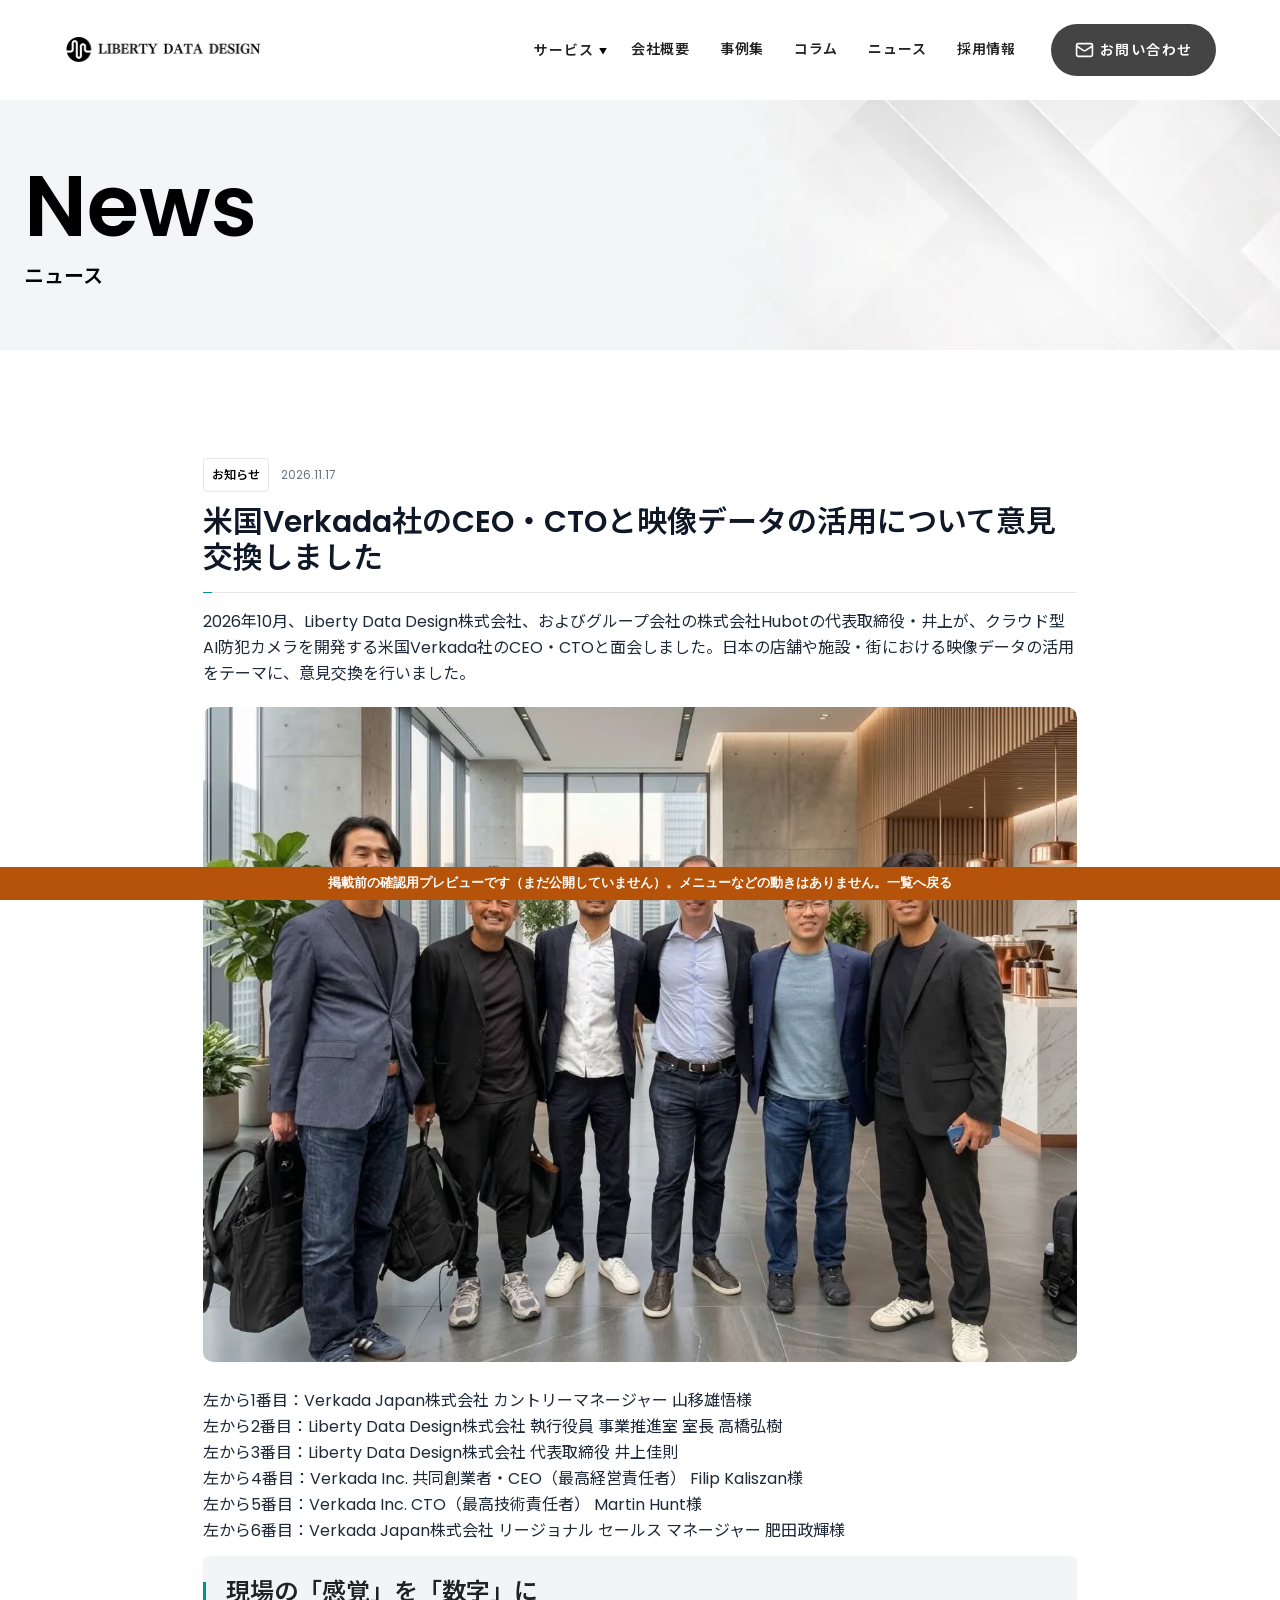
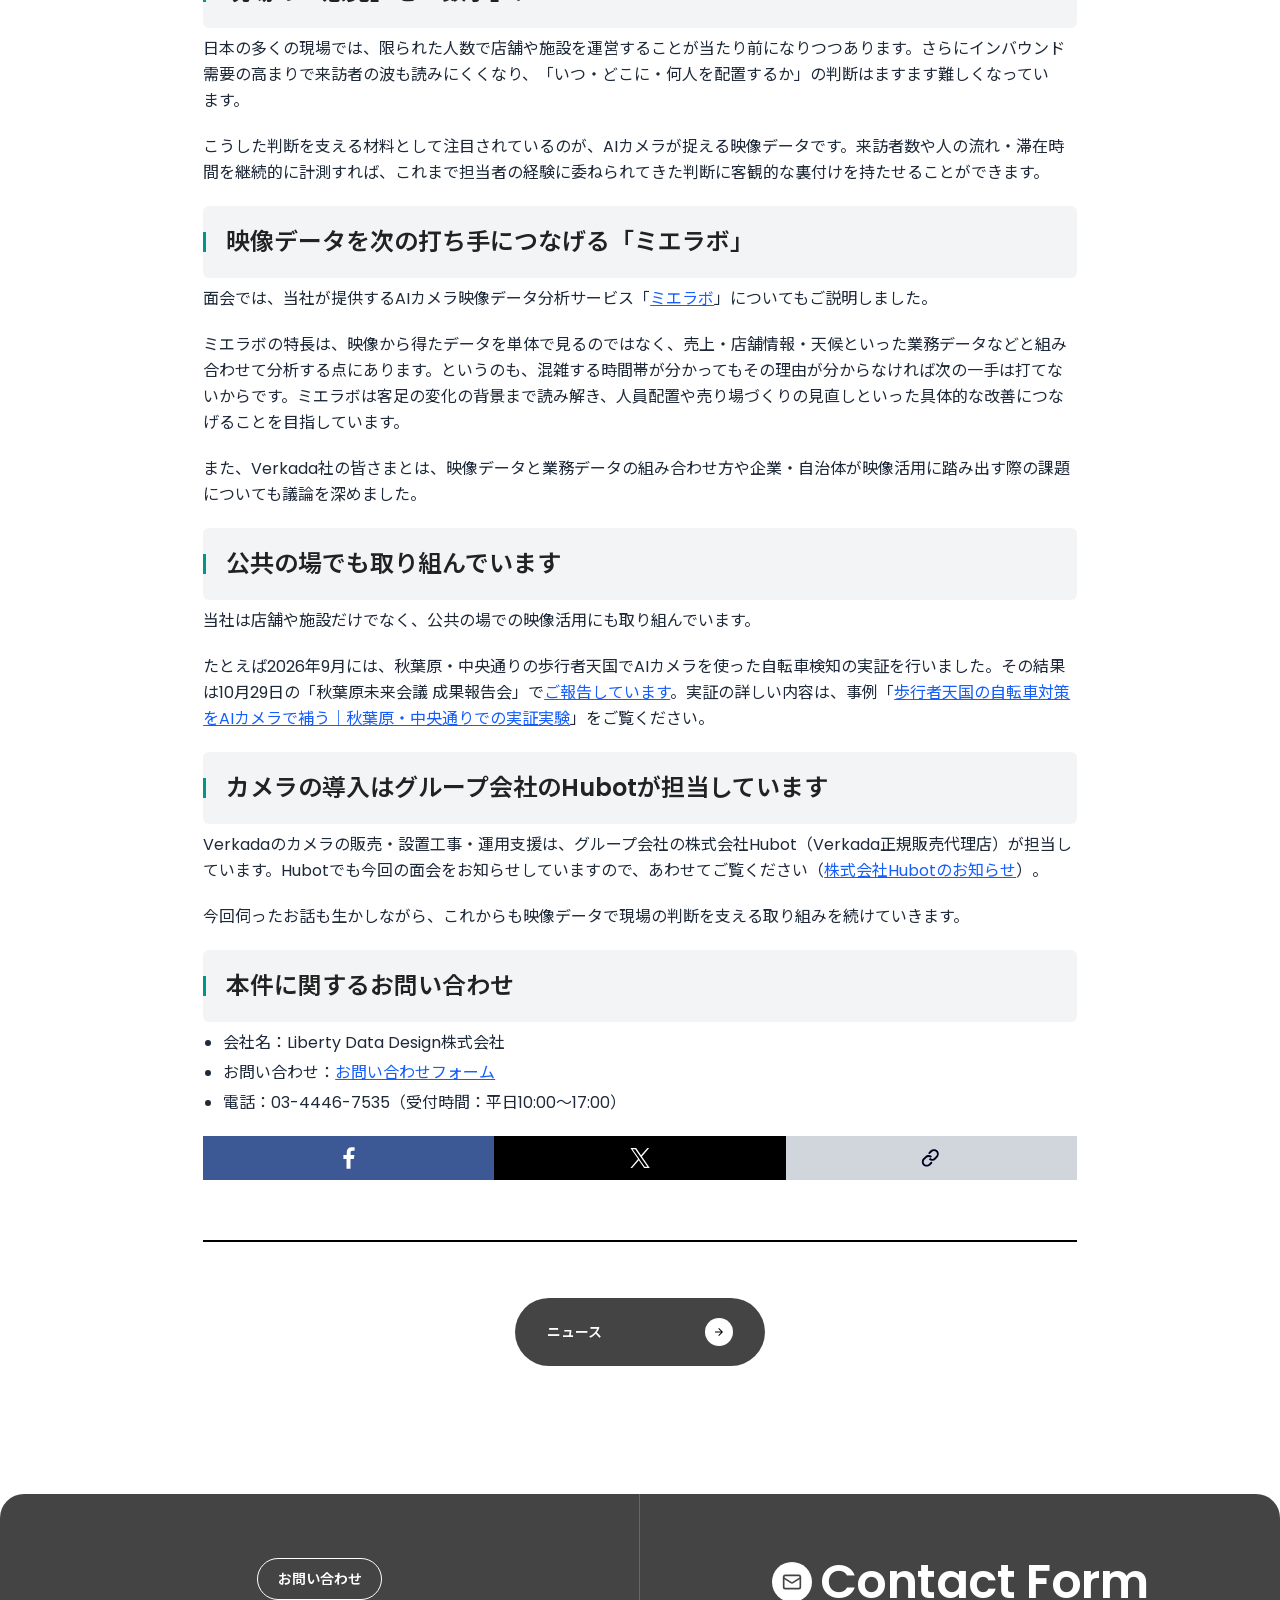
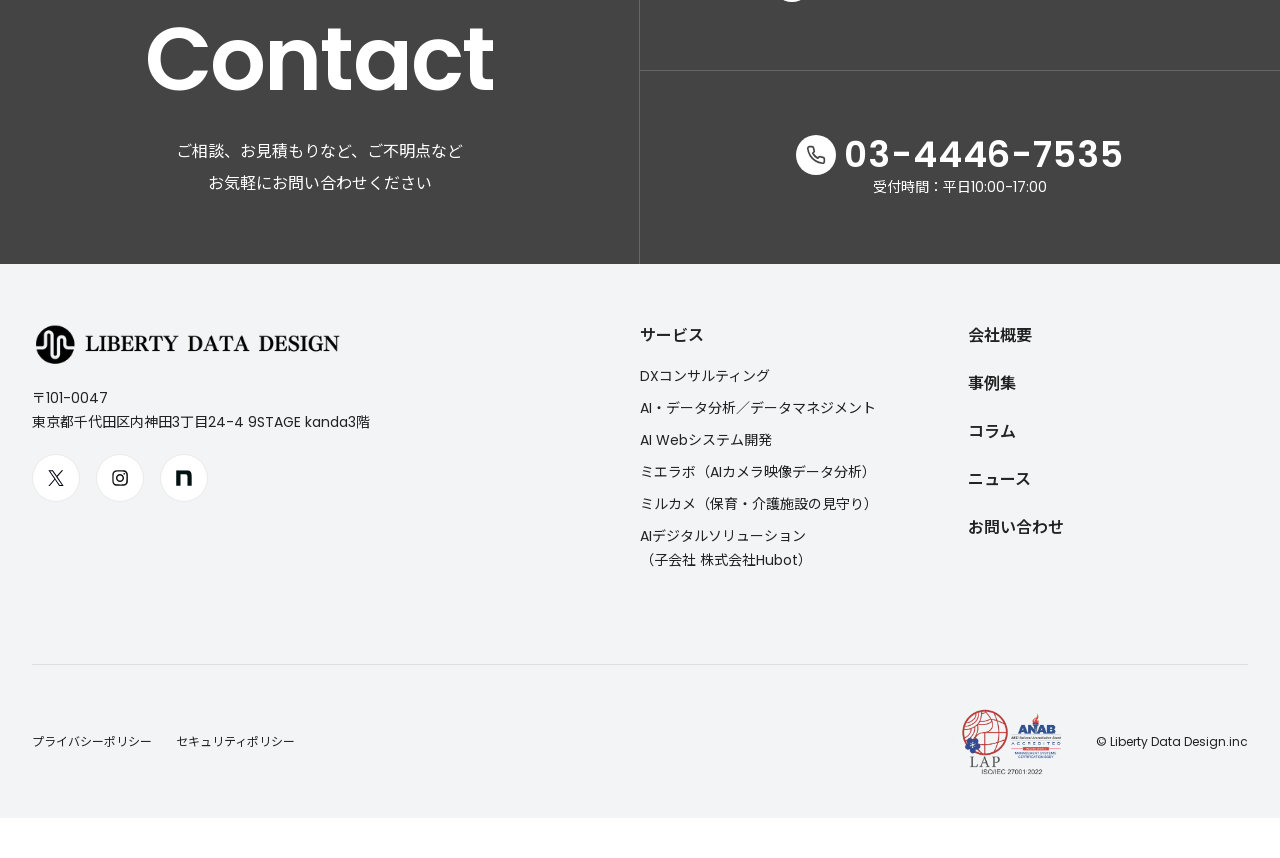
==== commit abbd9588: "写真の説明を6人に・写真との間を1行あける・LDDの冒頭に読点・Hubotの導入数を世界30,000以上の組織に" ====
--- a/ldd/news/index.html
+++ b/ldd/news/index.html
@@ -1,10 +1,13 @@
 <!DOCTYPE html>
-<html lang="ja"><head><meta content="noindex, nofollow, noarchive" name="robots"/><meta charset="utf-8"/><meta content="width=device-width, initial-scale=1" name="viewport"/><link data-precedence="next_static/css/app/layout.css" href="../../assets/css/6cd2abca41.css" rel="stylesheet"/><link href="../../assets/img/b3c73cccef.ico" rel="shortcut icon"/><title>米国Verkada社のCEO・CTOと映像データの活用について意見交換しました - ニュース【Liberty Data Design】</title><meta content="Liberty Data Design代表取締役の井上が米国Verkada社のCEO・CTOと面会し、日本での映像データの活用について意見を交わしました。AIカメラ映像データ分析サービス「ミエラボ」の取り組みとあわせてご紹介します。" name="description"/><meta content="summary_large_image" name="twitter:card"/><meta content="米国Verkada社のCEO・CTOと映像データの活用について意見交換しました - ニュース【Liberty Data Design】" name="twitter:title"/><meta content="Liberty Data Design代表取締役の井上が米国Verkada社のCEO・CTOと面会し、日本での映像データの活用について意見を交わしました。AIカメラ映像データ分析サービス「ミエラボ」の取り組みとあわせてご紹介します。" name="twitter:description"/><meta content="https://ldd.co.jp/ogp.png" name="twitter:image"/><link href="../../assets/img/b3c73cccef.ico" rel="icon" sizes="256x256" type="image/x-icon"/><style>body{padding-bottom:40px}.preview-band{position:fixed;left:0;right:0;bottom:0;z-index:9999;background:#b45309;color:#fff;font:600 13px/1.6 sans-serif;text-align:center;padding:6px 12px}.preview-band a{color:#fff}</style></head><body class="__variable_fb7dd0 __variable_ed254d"><div class="preview-band">掲載前の確認用プレビューです（まだ公開していません）。メニューなどの動きはありません。<a href="../../">一覧へ戻る</a></div><div id="wrapper"><header class="sticky top-0 z-50 w-full h-[70px] lg:h-[100px] flex items-center justify-between bg-white/97"><div class="container-fluid flex h-full w-full items-center justify-between"><div class="h-full w-full flex items-center"><a class="flex items-center" href="https://ldd.co.jp/" rel="home" title="Liberty Data Design株式会社"><img alt="AIによる映像解析・防犯カメラデータ分析・AI導入支援【Liberty Data Design】" class="h-auto w-[230px] lg:w-[290px] pl-4 lg:pl-8" data-nimg="1" decoding="async" height="36" src="../../assets/img/75c3fa84db.png" style="color:transparent" width="290"/></a></div><nav class="hidden lg:flex items-center justify-end h-full"><ul class="flex items-center space-x-6 w-full justify-end"><li class="relative inline-flex flex-row min-w-[80px] cursor-pointer text-center tracking-wider"><a class="relative inline-block py-1 group w-full" href="https://ldd.co.jp/service/"><div class="relative overflow-hidden h-5"><span class="absolute inset-0 text-sm font-semibold transition-transform duration-300 translate-y-0 text-[#222222]">サービス</span><span class="absolute inset-0 text-sm font-semibold transition-transform duration-300 translate-y-full text-[#222222]">サービス</span></div><span class="absolute bottom-1 left-0 w-0 h-[1px] bg-[#b4b4b4] transition-all duration-400"></span></a><button aria-controls="nav-services" aria-expanded="false" aria-label="サービス一覧を開く" class="absolute bottom-0.5 -right-2.5 p-1.5 text-[0.5rem] leading-none rounded focus-visible:outline-2 focus-visible:outline-[#222222]" type="button"><span aria-hidden="true">▼</span></button><ul class="absolute top-full left-1/2 -translate-x-1/2 bg-white p-2.5 space-y-2.5 text-left shadow-md rounded-md w-[330px] z-10 text-sm font-semibold text-[#222222]" hidden="" id="nav-services"><li class="bg-[#f2f4f5] rounded-md hover:bg-[#e3e8eb] duration-300"><a class="block py-4 px-5" href="https://ldd.co.jp/service/consulting/"><span>DXコンサルティング</span></a></li><li class="bg-[#f2f4f5] rounded-md hover:bg-[#e3e8eb] duration-300"><a class="block py-4 px-5" href="https://ldd.co.jp/service/data/"><span>AI・データ分析<span class="whitespace-nowrap">／データマネジメント</span></span></a></li><li class="bg-[#f2f4f5] rounded-md hover:bg-[#e3e8eb] duration-300"><a class="block py-4 px-5" href="https://ldd.co.jp/service/generative-ai/"><span>AI Webシステム開発</span></a></li><li class="bg-[#f2f4f5] rounded-md hover:bg-[#e3e8eb] duration-300"><a class="block py-4 px-5" href="https://ldd.co.jp/service/mie-lab/"><span>ミエラボ<span class="whitespace-nowrap">（AIカメラ映像データ分析）</span></span></a></li><li class="bg-[#f2f4f5] rounded-md hover:bg-[#e3e8eb] duration-300"><a class="block py-4 px-5" href="https://ldd.co.jp/service/mirucame/"><span>ミルカメ<span class="whitespace-nowrap">（保育・介護施設の見守り）</span></span></a></li><li class="bg-[#f2f4f5] rounded-md hover:bg-[#e3e8eb] duration-300"><a class="block py-4 px-5" href="https://hubot-ai.com/#service-01" rel="noopener noreferrer" target="_blank"><span>AIデジタルソリューション<span class="inline-block whitespace-nowrap">（子会社 株式会社Hubot）</span></span></a></li></ul></li><li class="relative min-w-[65px] text-center tracking-wider"><a class="relative inline-block py-1 group w-full" href="https://ldd.co.jp/company/"><div class="relative overflow-hidden h-5"><span class="absolute inset-0 text-sm font-semibold transition-transform duration-300 translate-y-0 text-[#222222]">会社概要</span><span class="absolute inset-0 text-sm font-semibold transition-transform duration-300 translate-y-full text-[#222222]">会社概要</span></div><span class="absolute bottom-1 left-0 w-0 h-[1px] bg-[#b4b4b4] transition-all duration-400"></span></a></li><li class="relative min-w-[50px] text-center tracking-wider"><a class="relative inline-block py-1 group w-full" href="https://ldd.co.jp/case/"><div class="relative overflow-hidden h-5"><span class="absolute inset-0 text-sm font-semibold transition-transform duration-300 translate-y-0 text-[#222222]">事例集</span><span class="absolute inset-0 text-sm font-semibold transition-transform duration-300 translate-y-full text-[#222222]">事例集</span></div><span class="absolute bottom-1 left-0 w-0 h-[1px] bg-[#b4b4b4] transition-all duration-400"></span></a></li><li class="relative min-w-[50px] text-center tracking-wider"><a class="relative inline-block py-1 group w-full" href="https://ldd.co.jp/column/"><div class="relative overflow-hidden h-5"><span class="absolute inset-0 text-sm font-semibold transition-transform duration-300 translate-y-0 text-[#222222]">コラム</span><span class="absolute inset-0 text-sm font-semibold transition-transform duration-300 translate-y-full text-[#222222]">コラム</span></div><span class="absolute bottom-1 left-0 w-0 h-[1px] bg-[#b4b4b4] transition-all duration-400"></span></a></li><li class="relative min-w-[65px] text-center tracking-wider"><a class="relative inline-block py-1 group w-full" href="https://ldd.co.jp/news/"><div class="relative overflow-hidden h-5"><span class="absolute inset-0 text-sm font-semibold transition-transform duration-300 translate-y-0 text-[#222222]">ニュース</span><span class="absolute inset-0 text-sm font-semibold transition-transform duration-300 translate-y-full text-[#222222]">ニュース</span></div><span class="absolute bottom-1 left-0 w-0 h-[1px] bg-[#b4b4b4] transition-all duration-400"></span></a></li><li class="relative min-w-[65px] text-center tracking-wider"><a class="relative inline-block py-1 group w-full" href="https://ldd.co.jp/recruit/"><div class="relative overflow-hidden h-5"><span class="absolute inset-0 text-sm font-semibold transition-transform duration-300 translate-y-0 text-[#222222]">採用情報</span><span class="absolute inset-0 text-sm font-semibold transition-transform duration-300 translate-y-full text-[#222222]">採用情報</span></div><span class="absolute bottom-1 left-0 w-0 h-[1px] bg-[#b4b4b4] transition-all duration-400"></span></a></li><li class="relative ml-2 pr-8"><a class="inline-flex items-center rounded-full h-full min-w-[165px] py-3.5 pl-6 pr-5 transition-colors duration-400 bg-[#444444] text-white text-sm font-semibold" href="https://ldd.co.jp/contact/"><svg class="lucide lucide-mail mr-1.5 h-6 w-6" fill="none" height="24" stroke="currentColor" stroke-linecap="round" stroke-linejoin="round" stroke-width="2" viewbox="0 0 24 24" width="24" xmlns="http://www.w3.org/2000/svg"><rect height="16" rx="2" width="20" x="2" y="4"></rect><path d="m22 7-8.97 5.7a1.94 1.94 0 0 1-2.06 0L2 7"></path></svg><div class="relative overflow-hidden h-5 w-full tracking-widest"><span class="absolute inset-0 transition-transform duration-300 translate-y-0">お問い合わせ</span><span class="absolute inset-0 transition-transform duration-300 translate-y-full">お問い合わせ</span></div></a></li></ul></nav><div class="lg:hidden flex pr-2"><button aria-label="メニュー" class="flex items-center justify-center w-12 h-12 rounded-xl bg-[#222222] text-white"><svg class="lucide lucide-menu h-6 w-6" fill="none" height="24" stroke="currentColor" stroke-linecap="round" stroke-linejoin="round" stroke-width="2" viewbox="0 0 24 24" width="24" xmlns="http://www.w3.org/2000/svg"><line x1="4" x2="20" y1="12" y2="12"></line><line x1="4" x2="20" y1="6" y2="6"></line><line x1="4" x2="20" y1="18" y2="18"></line></svg></button></div></div></header><section class="relative py-15 md:py-25 mb-6 md:mb-11 rounded-b-lg"><img alt="" class="absolute inset-0 w-full h-full md:hidden z-10" data-nimg="fill" decoding="async" src="../../assets/img/3b34a70865.webp" style="position:absolute;height:100%;width:100%;left:0;top:0;right:0;bottom:0;object-fit:cover;color:transparent"/><img alt="" class="absolute inset-0 w-full h-full hidden md:block z-10" data-nimg="fill" decoding="async" src="../../assets/img/bfe863df16.webp" style="position:absolute;height:100%;width:100%;left:0;top:0;right:0;bottom:0;object-fit:cover;color:transparent"/><div class="container mx-auto px-6 relative z-10"><div class="text-4xl md:text-[85px] font-semibold mb-2">News</div><p class="text-black font-semibold text-lg md:text-xl">ニュース</p></div></section><main class="px-4 md:py-16"><article class="w-[96%] lg:w-[70%] mx-auto"><div class="flex items-center mb-3"><span class="inline-block bg-white text-black p-2 rounded text-xs font-semibold mr-3 border border-gray-200">お知らせ</span><time class="text-xs text-gray-500" datetime="2026-11-17">2026.11.17</time></div><h1 class="text-2xl md:text-3xl font-semibold text-gray-900 mb-4">米国Verkada社のCEO・CTOと映像データの活用について意見交換しました</h1><div class="flex items-center m-auto mb-4"><div class="w-[1%] bg-teal-600 h-[1px]"></div><div class="w-[99%] bg-gray-200 h-[1px]"></div></div><div class="text-gray-800 leading-relaxed"><p class="mb-5">2026年10月、Liberty Data Design株式会社およびグループ会社の株式会社Hubotの代表取締役・井上が、クラウド型AI防犯カメラを開発する米国Verkada社のCEO・CTOと面会しました。日本の店舗や施設・街における映像データの活用をテーマに、意見交換を行いました。</p>
-<div class="w-full mx-auto rounded-lg overflow-hidden"><img alt="米国Verkada社のCEO・CTO、Verkada Japanのカントリーマネージャーと当社代表取締役の井上の集合写真" class="w-full h-auto" src="../../assets/img/d5e5d77a74.jpg"/></div>
-<p class="mb-5">写真左から1番目：Verkada Japan株式会社 カントリーマネージャー 山移雄悟様<br/>
+<html lang="ja"><head><meta content="noindex, nofollow, noarchive" name="robots"/><meta charset="utf-8"/><meta content="width=device-width, initial-scale=1" name="viewport"/><link data-precedence="next_static/css/app/layout.css" href="../../assets/css/5c33cd3c2d.css" rel="stylesheet"/><link href="../../assets/img/b3c73cccef.ico" rel="shortcut icon"/><title>米国Verkada社のCEO・CTOと映像データの活用について意見交換しました - ニュース【Liberty Data Design】</title><meta content="Liberty Data Design代表取締役の井上が米国Verkada社のCEO・CTOと面会し、日本での映像データの活用について意見を交わしました。AIカメラ映像データ分析サービス「ミエラボ」の取り組みとあわせてご紹介します。" name="description"/><meta content="summary_large_image" name="twitter:card"/><meta content="米国Verkada社のCEO・CTOと映像データの活用について意見交換しました - ニュース【Liberty Data Design】" name="twitter:title"/><meta content="Liberty Data Design代表取締役の井上が米国Verkada社のCEO・CTOと面会し、日本での映像データの活用について意見を交わしました。AIカメラ映像データ分析サービス「ミエラボ」の取り組みとあわせてご紹介します。" name="twitter:description"/><meta content="https://ldd.co.jp/ogp.png" name="twitter:image"/><link href="../../assets/img/b3c73cccef.ico" rel="icon" sizes="256x256" type="image/x-icon"/><style>body{padding-bottom:40px}.preview-band{position:fixed;left:0;right:0;bottom:0;z-index:9999;background:#b45309;color:#fff;font:600 13px/1.6 sans-serif;text-align:center;padding:6px 12px}.preview-band a{color:#fff}</style></head><body class="__variable_fb7dd0 __variable_ed254d"><div class="preview-band">掲載前の確認用プレビューです（まだ公開していません）。メニューなどの動きはありません。<a href="../../">一覧へ戻る</a></div><div id="wrapper"><header class="sticky top-0 z-50 w-full h-[70px] lg:h-[100px] flex items-center justify-between bg-white/97"><div class="container-fluid flex h-full w-full items-center justify-between"><div class="h-full w-full flex items-center"><a class="flex items-center" href="https://ldd.co.jp/" rel="home" title="Liberty Data Design株式会社"><img alt="AIによる映像解析・防犯カメラデータ分析・AI導入支援【Liberty Data Design】" class="h-auto w-[230px] lg:w-[290px] pl-4 lg:pl-8" data-nimg="1" decoding="async" height="36" src="../../assets/img/75c3fa84db.png" style="color:transparent" width="290"/></a></div><nav class="hidden lg:flex items-center justify-end h-full"><ul class="flex items-center space-x-6 w-full justify-end"><li class="relative inline-flex flex-row min-w-[80px] cursor-pointer text-center tracking-wider"><a class="relative inline-block py-1 group w-full" href="https://ldd.co.jp/service/"><div class="relative overflow-hidden h-5"><span class="absolute inset-0 text-sm font-semibold transition-transform duration-300 translate-y-0 text-[#222222]">サービス</span><span class="absolute inset-0 text-sm font-semibold transition-transform duration-300 translate-y-full text-[#222222]">サービス</span></div><span class="absolute bottom-1 left-0 w-0 h-[1px] bg-[#b4b4b4] transition-all duration-400"></span></a><button aria-controls="nav-services" aria-expanded="false" aria-label="サービス一覧を開く" class="absolute bottom-0.5 -right-2.5 p-1.5 text-[0.5rem] leading-none rounded focus-visible:outline-2 focus-visible:outline-[#222222]" type="button"><span aria-hidden="true">▼</span></button><ul class="absolute top-full left-1/2 -translate-x-1/2 bg-white p-2.5 space-y-2.5 text-left shadow-md rounded-md w-[330px] z-10 text-sm font-semibold text-[#222222]" hidden="" id="nav-services"><li class="bg-[#f2f4f5] rounded-md hover:bg-[#e3e8eb] duration-300"><a class="block py-4 px-5" href="https://ldd.co.jp/service/consulting/"><span>DXコンサルティング</span></a></li><li class="bg-[#f2f4f5] rounded-md hover:bg-[#e3e8eb] duration-300"><a class="block py-4 px-5" href="https://ldd.co.jp/service/data/"><span>AI・データ分析<span class="whitespace-nowrap">／データマネジメント</span></span></a></li><li class="bg-[#f2f4f5] rounded-md hover:bg-[#e3e8eb] duration-300"><a class="block py-4 px-5" href="https://ldd.co.jp/service/generative-ai/"><span>AI Webシステム開発</span></a></li><li class="bg-[#f2f4f5] rounded-md hover:bg-[#e3e8eb] duration-300"><a class="block py-4 px-5" href="https://ldd.co.jp/service/mie-lab/"><span>ミエラボ<span class="whitespace-nowrap">（AIカメラ映像データ分析）</span></span></a></li><li class="bg-[#f2f4f5] rounded-md hover:bg-[#e3e8eb] duration-300"><a class="block py-4 px-5" href="https://ldd.co.jp/service/mirucame/"><span>ミルカメ<span class="whitespace-nowrap">（保育・介護施設の見守り）</span></span></a></li><li class="bg-[#f2f4f5] rounded-md hover:bg-[#e3e8eb] duration-300"><a class="block py-4 px-5" href="https://hubot-ai.com/#service-01" rel="noopener noreferrer" target="_blank"><span>AIデジタルソリューション<span class="inline-block whitespace-nowrap">（子会社 株式会社Hubot）</span></span></a></li></ul></li><li class="relative min-w-[65px] text-center tracking-wider"><a class="relative inline-block py-1 group w-full" href="https://ldd.co.jp/company/"><div class="relative overflow-hidden h-5"><span class="absolute inset-0 text-sm font-semibold transition-transform duration-300 translate-y-0 text-[#222222]">会社概要</span><span class="absolute inset-0 text-sm font-semibold transition-transform duration-300 translate-y-full text-[#222222]">会社概要</span></div><span class="absolute bottom-1 left-0 w-0 h-[1px] bg-[#b4b4b4] transition-all duration-400"></span></a></li><li class="relative min-w-[50px] text-center tracking-wider"><a class="relative inline-block py-1 group w-full" href="https://ldd.co.jp/case/"><div class="relative overflow-hidden h-5"><span class="absolute inset-0 text-sm font-semibold transition-transform duration-300 translate-y-0 text-[#222222]">事例集</span><span class="absolute inset-0 text-sm font-semibold transition-transform duration-300 translate-y-full text-[#222222]">事例集</span></div><span class="absolute bottom-1 left-0 w-0 h-[1px] bg-[#b4b4b4] transition-all duration-400"></span></a></li><li class="relative min-w-[50px] text-center tracking-wider"><a class="relative inline-block py-1 group w-full" href="https://ldd.co.jp/column/"><div class="relative overflow-hidden h-5"><span class="absolute inset-0 text-sm font-semibold transition-transform duration-300 translate-y-0 text-[#222222]">コラム</span><span class="absolute inset-0 text-sm font-semibold transition-transform duration-300 translate-y-full text-[#222222]">コラム</span></div><span class="absolute bottom-1 left-0 w-0 h-[1px] bg-[#b4b4b4] transition-all duration-400"></span></a></li><li class="relative min-w-[65px] text-center tracking-wider"><a class="relative inline-block py-1 group w-full" href="https://ldd.co.jp/news/"><div class="relative overflow-hidden h-5"><span class="absolute inset-0 text-sm font-semibold transition-transform duration-300 translate-y-0 text-[#222222]">ニュース</span><span class="absolute inset-0 text-sm font-semibold transition-transform duration-300 translate-y-full text-[#222222]">ニュース</span></div><span class="absolute bottom-1 left-0 w-0 h-[1px] bg-[#b4b4b4] transition-all duration-400"></span></a></li><li class="relative min-w-[65px] text-center tracking-wider"><a class="relative inline-block py-1 group w-full" href="https://ldd.co.jp/recruit/"><div class="relative overflow-hidden h-5"><span class="absolute inset-0 text-sm font-semibold transition-transform duration-300 translate-y-0 text-[#222222]">採用情報</span><span class="absolute inset-0 text-sm font-semibold transition-transform duration-300 translate-y-full text-[#222222]">採用情報</span></div><span class="absolute bottom-1 left-0 w-0 h-[1px] bg-[#b4b4b4] transition-all duration-400"></span></a></li><li class="relative ml-2 pr-8"><a class="inline-flex items-center rounded-full h-full min-w-[165px] py-3.5 pl-6 pr-5 transition-colors duration-400 bg-[#444444] text-white text-sm font-semibold" href="https://ldd.co.jp/contact/"><svg class="lucide lucide-mail mr-1.5 h-6 w-6" fill="none" height="24" stroke="currentColor" stroke-linecap="round" stroke-linejoin="round" stroke-width="2" viewbox="0 0 24 24" width="24" xmlns="http://www.w3.org/2000/svg"><rect height="16" rx="2" width="20" x="2" y="4"></rect><path d="m22 7-8.97 5.7a1.94 1.94 0 0 1-2.06 0L2 7"></path></svg><div class="relative overflow-hidden h-5 w-full tracking-widest"><span class="absolute inset-0 transition-transform duration-300 translate-y-0">お問い合わせ</span><span class="absolute inset-0 transition-transform duration-300 translate-y-full">お問い合わせ</span></div></a></li></ul></nav><div class="lg:hidden flex pr-2"><button aria-label="メニュー" class="flex items-center justify-center w-12 h-12 rounded-xl bg-[#222222] text-white"><svg class="lucide lucide-menu h-6 w-6" fill="none" height="24" stroke="currentColor" stroke-linecap="round" stroke-linejoin="round" stroke-width="2" viewbox="0 0 24 24" width="24" xmlns="http://www.w3.org/2000/svg"><line x1="4" x2="20" y1="12" y2="12"></line><line x1="4" x2="20" y1="6" y2="6"></line><line x1="4" x2="20" y1="18" y2="18"></line></svg></button></div></div></header><section class="relative py-15 md:py-25 mb-6 md:mb-11 rounded-b-lg"><img alt="" class="absolute inset-0 w-full h-full md:hidden z-10" data-nimg="fill" decoding="async" src="../../assets/img/3b34a70865.webp" style="position:absolute;height:100%;width:100%;left:0;top:0;right:0;bottom:0;object-fit:cover;color:transparent"/><img alt="" class="absolute inset-0 w-full h-full hidden md:block z-10" data-nimg="fill" decoding="async" src="../../assets/img/bfe863df16.webp" style="position:absolute;height:100%;width:100%;left:0;top:0;right:0;bottom:0;object-fit:cover;color:transparent"/><div class="container mx-auto px-6 relative z-10"><div class="text-4xl md:text-[85px] font-semibold mb-2">News</div><p class="text-black font-semibold text-lg md:text-xl">ニュース</p></div></section><main class="px-4 md:py-16"><article class="w-[96%] lg:w-[70%] mx-auto"><div class="flex items-center mb-3"><span class="inline-block bg-white text-black p-2 rounded text-xs font-semibold mr-3 border border-gray-200">お知らせ</span><time class="text-xs text-gray-500" datetime="2026-11-17">2026.11.17</time></div><h1 class="text-2xl md:text-3xl font-semibold text-gray-900 mb-4">米国Verkada社のCEO・CTOと映像データの活用について意見交換しました</h1><div class="flex items-center m-auto mb-4"><div class="w-[1%] bg-teal-600 h-[1px]"></div><div class="w-[99%] bg-gray-200 h-[1px]"></div></div><div class="text-gray-800 leading-relaxed"><p class="mb-5">2026年10月、Liberty Data Design株式会社、およびグループ会社の株式会社Hubotの代表取締役・井上が、クラウド型AI防犯カメラを開発する米国Verkada社のCEO・CTOと面会しました。日本の店舗や施設・街における映像データの活用をテーマに、意見交換を行いました。</p>
+<div class="w-full mx-auto rounded-lg overflow-hidden"><img alt="米国Verkada社のCEO・CTO、Verkada Japanの皆さまと当社代表取締役の井上・執行役員の高橋の集合写真" class="w-full h-auto" src="../../assets/img/d5e5d77a74.jpg"/></div>
+<br/>
+左から1番目：Verkada Japan株式会社 カントリーマネージャー 山移雄悟様<br/>
+左から2番目：Liberty Data Design株式会社 執行役員 事業推進室 室長 高橋弘樹<br/>
 左から3番目：Liberty Data Design株式会社 代表取締役 井上佳則<br/>
 左から4番目：Verkada Inc. 共同創業者・CEO（最高経営責任者） Filip Kaliszan様<br/>
-左から5番目：Verkada Inc. CTO（最高技術責任者） Martin Hunt様</p>
+左から5番目：Verkada Inc. CTO（最高技術責任者） Martin Hunt様<br/>
+左から6番目：Verkada Japan株式会社 リージョナル セールス マネージャー 肥田政輝様
 <h2 class="flex items-center text-2xl font-semibold mt-3 mb-2 py-5 bg-gray-100 rounded-sm"><div class="h-5 w-[3px] bg-teal-600"></div><div class="ml-5">現場の「感覚」を「数字」に</div></h2>
 <p class="mb-5">日本の多くの現場では、限られた人数で店舗や施設を運営することが当たり前になりつつあります。さらにインバウンド需要の高まりで来訪者の波も読みにくくなり、「いつ・どこに・何人を配置するか」の判断はますます難しくなっています。</p>
 <p class="mb-5">こうした判断を支える材料として注目されているのが、AIカメラが捉える映像データです。来訪者数や人の流れ・滞在時間を継続的に計測すれば、これまで担当者の経験に委ねられてきた判断に客観的な裏付けを持たせることができます。</p>
